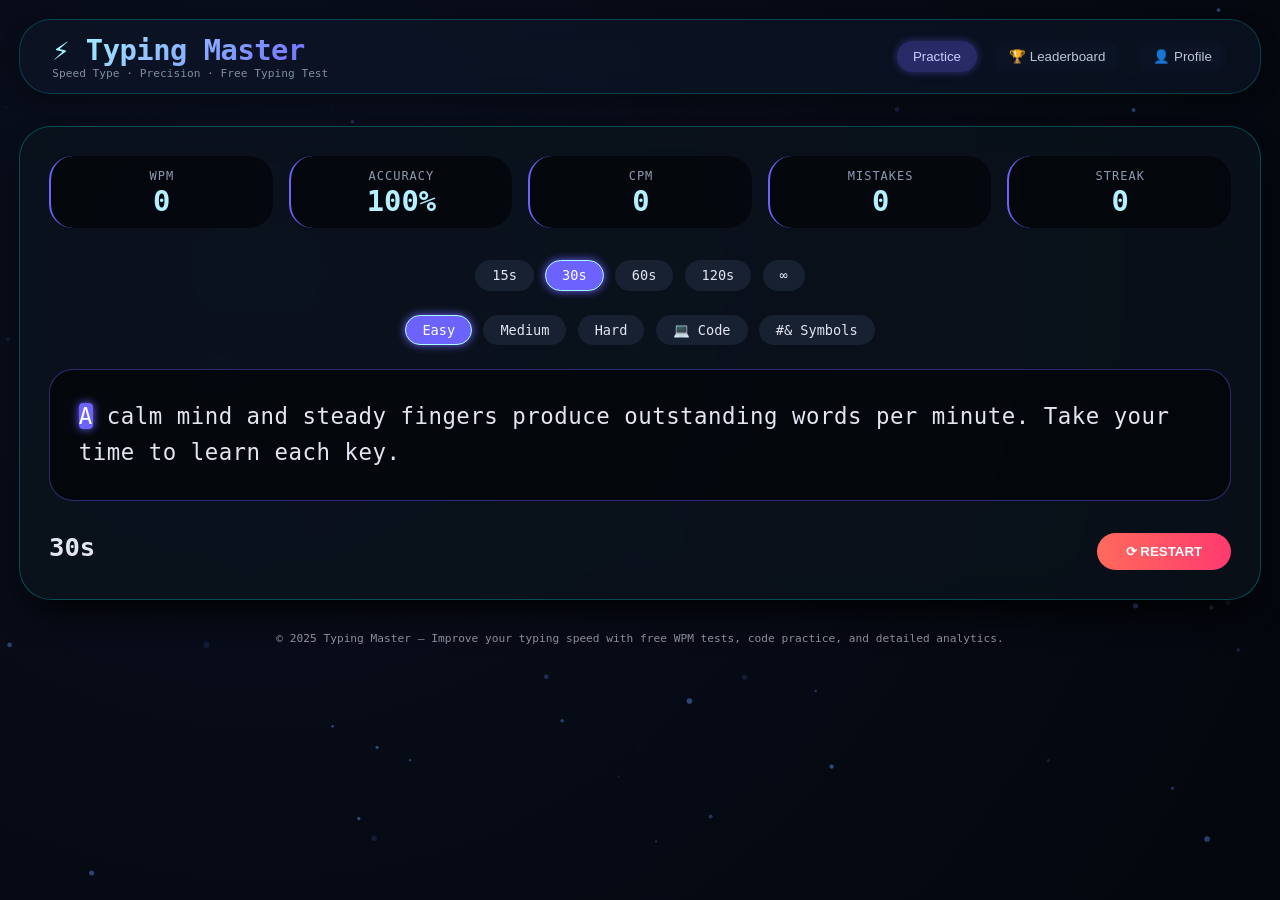
==== index.html @ 57d47c5f "first commit" ====
<!DOCTYPE html>
<html lang="en">
<head>
  <meta charset="UTF-8">
  <meta name="viewport" content="width=device-width, initial-scale=1.0, user-scalable=yes">
  <meta name="description" content="Typing Master — Speed Type: Free online typing test with WPM, accuracy tracking, multiple modes (15s, 30s, 60s, infinite), difficulty levels, code typing, and leaderboard. Improve your typing speed today.">
  <meta name="keywords" content="typing test, typing speed, WPM, typing practice, code typing, keyboard practice, free typing test, monkeytype alternative">
  <meta name="author" content="Typing Master">
  <meta name="robots" content="index, follow">
  <link rel="canonical" href="https://www.typingmaster.app">
  <title>Typing Master — Speed Type | Free Typing Test & WPM Practice</title>
  
  <!-- Open Graph / Social Media -->
  <meta property="og:title" content="Typing Master — Speed Type">
  <meta property="og:description" content="Test and improve your typing speed with real-time WPM, accuracy tracking, code mode, and leaderboards. Free, modern, and minimal.">
  <meta property="og:type" content="website">
  <meta property="og:url" content="https://www.typingmaster.app">
  <meta property="og:image" content="https://www.typingmaster.app/og-image.png">
  <meta name="twitter:card" content="summary_large_image">
  <meta name="twitter:title" content="Typing Master — Speed Type">
  <meta name="twitter:description" content="Modern typing test with live stats, multiple difficulties, and a sleek glassmorphism UI.">

  <!-- Schema.org structured data for WebApplication -->
  <script type="application/ld+json">
  {
    "@context": "https://schema.org",
    "@type": "WebApplication",
    "name": "Typing Master — Speed Type",
    "description": "Free online typing test with real-time WPM calculation, accuracy tracking, multiple timer modes, difficulty levels, and code typing practice.",
    "url": "https://www.typingmaster.app",
    "applicationCategory": "Game",
    "operatingSystem": "All",
    "offers": {
      "@type": "Offer",
      "price": "0",
      "priceCurrency": "USD"
    },
    "aggregateRating": {
      "@type": "AggregateRating",
      "ratingValue": "4.8",
      "ratingCount": "1247"
    },
    "featureList": "Live WPM, Accuracy, CPM, Mistake counter, Streak tracking, 15/30/60/120 sec modes, Infinite mode, Easy/Medium/Hard/Code/Symbols modes, Leaderboard, User profile"
  }
  </script>

  <style>
    * {
      margin: 0;
      padding: 0;
      box-sizing: border-box;
    }

    body {
      font-family: 'Inter', 'Segoe UI', 'Fira Code', monospace;
      background: radial-gradient(circle at 20% 30%, #0a0f1e, #03060c);
      min-height: 100vh;
      color: #e3e6f0;
      overflow-x: hidden;
      position: relative;
    }

    /* particles canvas */
    #particles-canvas {
      position: fixed;
      top: 0;
      left: 0;
      width: 100%;
      height: 100%;
      pointer-events: none;
      z-index: 0;
    }

    .app-container {
      position: relative;
      z-index: 2;
      max-width: 1400px;
      margin: 0 auto;
      padding: 1.2rem;
    }

    /* glassmorphism navbar */
    .navbar {
      backdrop-filter: blur(12px);
      background: rgba(15, 25, 45, 0.5);
      border-radius: 2rem;
      padding: 0.8rem 2rem;
      display: flex;
      flex-wrap: wrap;
      justify-content: space-between;
      align-items: center;
      margin-bottom: 2rem;
      border: 1px solid rgba(0, 255, 255, 0.2);
      box-shadow: 0 8px 20px rgba(0, 0, 0, 0.3);
    }

    .logo h1 {
      font-size: 1.8rem;
      background: linear-gradient(135deg, #aaffff, #6c63ff);
      -webkit-background-clip: text;
      background-clip: text;
      color: transparent;
      letter-spacing: -0.5px;
    }

    .logo p {
      font-size: 0.7rem;
      color: #7f8fa4;
    }

    .nav-links {
      display: flex;
      gap: 1rem;
      flex-wrap: wrap;
    }

    .nav-btn {
      background: transparent;
      border: none;
      color: #b9c7d9;
      font-weight: 500;
      padding: 0.5rem 1rem;
      border-radius: 2rem;
      cursor: pointer;
      transition: all 0.2s ease;
      backdrop-filter: blur(4px);
    }

    .nav-btn.active, .nav-btn:hover {
      background: rgba(108, 99, 255, 0.3);
      color: #ccf;
      box-shadow: 0 0 8px rgba(108, 99, 255, 0.4);
    }

    .typing-card {
      background: rgba(12, 20, 30, 0.65);
      backdrop-filter: blur(16px);
      border-radius: 2rem;
      padding: 1.8rem;
      margin: 1rem 0;
      border: 1px solid rgba(0, 255, 255, 0.25);
      transition: all 0.3s;
      box-shadow: 0 20px 35px -12px black;
    }

    .stats-dashboard {
      display: flex;
      flex-wrap: wrap;
      justify-content: space-between;
      gap: 1rem;
      margin-bottom: 2rem;
    }

    .stat {
      background: rgba(0, 0, 0, 0.5);
      padding: 0.6rem 1.2rem;
      border-radius: 1.5rem;
      text-align: center;
      flex: 1;
      min-width: 85px;
      border-left: 2px solid #6c63ff;
    }

    .stat span:first-child {
      font-size: 0.75rem;
      text-transform: uppercase;
      letter-spacing: 1px;
      color: #8d9bb0;
    }

    .stat-value {
      font-size: 1.8rem;
      font-weight: 700;
      color: #b5f0ff;
    }

    .mode-bar {
      display: flex;
      flex-wrap: wrap;
      gap: 0.7rem;
      margin-bottom: 1.5rem;
      justify-content: center;
    }

    .mode-chip {
      background: rgba(30, 40, 60, 0.7);
      padding: 0.4rem 1rem;
      border-radius: 2rem;
      font-size: 0.85rem;
      cursor: pointer;
      transition: all 0.2s;
      border: 1px solid transparent;
    }

    .mode-chip.active-mode {
      background: #6c63ff;
      color: white;
      box-shadow: 0 0 8px #6c63ff;
      border-color: #aaffff;
    }

    .text-display {
      background: rgba(0, 0, 0, 0.5);
      padding: 1.8rem;
      border-radius: 1.5rem;
      font-family: 'Fira Code', monospace;
      font-size: 1.4rem;
      line-height: 1.6;
      letter-spacing: 0.5px;
      word-break: break-word;
      white-space: pre-wrap;
      margin-bottom: 1.5rem;
      border: 1px solid rgba(108, 99, 255, 0.4);
      box-shadow: inset 0 0 10px rgba(0,0,0,0.3);
    }

    .char-correct {
      color: #4cff9e;
      text-shadow: 0 0 2px #00cc66;
    }

    .char-incorrect {
      color: #ff5c7c;
      background: rgba(255, 80, 120, 0.2);
      border-radius: 2px;
    }

    .char-current {
      background: #6c63ff;
      color: white;
      box-shadow: 0 0 8px #6c63ff;
      border-radius: 4px;
      animation: blinkGlow 1s infinite;
    }

    @keyframes blinkGlow {
      0% { opacity: 1; text-shadow: 0 0 2px cyan;}
      50% { opacity: 0.7; text-shadow: 0 0 8px cyan;}
      100% { opacity: 1; text-shadow: 0 0 2px cyan;}
    }

    .hidden-input {
      opacity: 0;
      position: absolute;
      pointer-events: none;
      width: 1px;
      height: 1px;
    }

    .restart-btn {
      background: linear-gradient(90deg, #ff6a5c, #ff3a6f);
      border: none;
      padding: 0.7rem 1.8rem;
      border-radius: 3rem;
      font-weight: bold;
      color: white;
      cursor: pointer;
      margin-top: 0.5rem;
      transition: transform 0.1s;
    }

    .modal {
      display: none;
      position: fixed;
      top: 0; left: 0;
      width: 100%; height: 100%;
      background: rgba(0,0,0,0.7);
      backdrop-filter: blur(5px);
      justify-content: center;
      align-items: center;
      z-index: 100;
    }

    .modal-content {
      background: #111a28;
      border-radius: 2rem;
      padding: 2rem;
      width: 90%;
      max-width: 400px;
      text-align: center;
      border: 1px solid cyan;
    }

    @media (max-width: 700px) {
      .text-display { font-size: 1rem; }
      .stat-value { font-size: 1.2rem; }
      .navbar { flex-direction: column; gap: 1rem; }
    }

    button {
      background: #2a3a55;
      border: none;
      padding: 0.5rem 1rem;
      border-radius: 2rem;
      color: white;
      cursor: pointer;
    }

    footer {
      text-align: center;
      font-size: 0.7rem;
      margin-top: 2rem;
      opacity: 0.6;
    }

    .sr-only {
      position: absolute;
      width: 1px;
      height: 1px;
      padding: 0;
      margin: -1px;
      overflow: hidden;
      clip: rect(0,0,0,0);
      border: 0;
    }
  </style>
</head>
<body>
<canvas id="particles-canvas" aria-hidden="true"></canvas>
<div class="app-container">
  <header>
    <div class="navbar">
      <div class="logo">
        <h1>⚡ Typing Master</h1>
        <p>Speed Type · Precision · Free Typing Test</p>
      </div>
      <div class="nav-links">
        <button class="nav-btn active" data-nav="practice" aria-label="Practice mode">Practice</button>
        <button class="nav-btn" data-nav="leaderboard" aria-label="Leaderboard">🏆 Leaderboard</button>
        <button class="nav-btn" data-nav="profile" aria-label="User profile">👤 Profile</button>
      </div>
    </div>
  </header>

  <main id="mainPanel">
    <section class="typing-card" id="typingArea" aria-label="Typing test area">
      <div class="stats-dashboard" id="statsPanel">
        <div class="stat"><span>WPM</span><div class="stat-value" id="wpmVal" aria-live="polite">0</div></div>
        <div class="stat"><span>ACCURACY</span><div class="stat-value" id="accVal" aria-live="polite">100%</div></div>
        <div class="stat"><span>CPM</span><div class="stat-value" id="cpmVal" aria-live="polite">0</div></div>
        <div class="stat"><span>MISTAKES</span><div class="stat-value" id="mistakesVal" aria-live="polite">0</div></div>
        <div class="stat"><span>STREAK</span><div class="stat-value" id="streakVal" aria-live="polite">0</div></div>
      </div>

      <div class="mode-bar" id="timerModes" aria-label="Timer mode selection">
        <div data-timer="15" class="mode-chip">15s</div>
        <div data-timer="30" class="mode-chip active-mode">30s</div>
        <div data-timer="60" class="mode-chip">60s</div>
        <div data-timer="120" class="mode-chip">120s</div>
        <div data-timer="0" class="mode-chip">∞</div>
      </div>
      <div class="mode-bar" id="difficultyModes" aria-label="Difficulty selection">
        <div data-diff="easy" class="mode-chip active-mode">Easy</div>
        <div data-diff="medium" class="mode-chip">Medium</div>
        <div data-diff="hard" class="mode-chip">Hard</div>
        <div data-diff="code" class="mode-chip">💻 Code</div>
        <div data-diff="symbols" class="mode-chip">#& Symbols</div>
      </div>

      <div class="text-display" id="textDisplay" aria-label="Typing passage"></div>
      <div style="display: flex; justify-content: space-between; align-items:center;">
        <div id="timerDisplay" style="font-size:1.6rem; font-weight:bold;" aria-live="polite">30s</div>
        <button class="restart-btn" id="restartBtn" aria-label="Restart typing test">⟳ RESTART</button>
      </div>
      <input type="text" id="hiddenTyper" class="hidden-input" autocomplete="off" aria-label="Hidden typing input" />
    </section>
  </main>
  <footer>
    <p>© 2025 Typing Master — Improve your typing speed with free WPM tests, code practice, and detailed analytics.</p>
  </footer>
</div>

<div id="resultModal" class="modal" role="dialog" aria-modal="true" aria-label="Test results">
  <div class="modal-content">
    <h2>✨ Test Complete ✨</h2>
    <p>WPM: <strong id="finalWpm">0</strong></p>
    <p>Accuracy: <strong id="finalAcc">0%</strong></p>
    <p>Mistakes: <strong id="finalMistakes">0</strong></p>
    <button id="closeModalBtn" aria-label="Close results">Continue</button>
  </div>
</div>

<script>
  (function(){
    // DOM elements
    const textDisplayDiv = document.getElementById('textDisplay');
    const hiddenInput = document.getElementById('hiddenTyper');
    const wpmSpan = document.getElementById('wpmVal');
    const accSpan = document.getElementById('accVal');
    const cpmSpan = document.getElementById('cpmVal');
    const mistakesSpan = document.getElementById('mistakesVal');
    const streakSpan = document.getElementById('streakVal');
    const timerDisplaySpan = document.getElementById('timerDisplay');
    const restartBtn = document.getElementById('restartBtn');
    const modal = document.getElementById('resultModal');
    const finalWpmSpan = document.getElementById('finalWpm');
    const finalAccSpan = document.getElementById('finalAcc');
    const finalMistakesSpan = document.getElementById('finalMistakes');
    const closeModalBtn = document.getElementById('closeModalBtn');

    // Data state
    let currentText = '';
    let originalTextArr = [];
    let userInputArr = [];
    let mistakesCount = 0;
    let startTime = null;
    let timerInterval = null;
    let isActive = false;
    let selectedTimer = 30;
    let timeLeft = 30;
    let difficulty = 'easy';
    let currentStreak = 0;

    // Paragraph pools (SEO friendly content)
    const easyParagraphs = [
      "The quick brown fox jumps over the lazy dog near the riverbank. Typing is fun and fast. Practice daily to see improvement.",
      "Practice makes perfect and consistency builds muscle memory for speed typing. Focus on accuracy first.",
      "A calm mind and steady fingers produce outstanding words per minute. Take your time to learn each key."
    ];
    const mediumParagraphs = [
      "Developers write elegant code that powers modern applications across the world. Typing skills accelerate workflow and productivity significantly.",
      "Mastering touch typing requires dedication and regular practice sessions. Use all ten fingers wisely to maximize your speed potential."
    ];
    const hardParagraphs = [
      "Sphinx of black quartz judge my vow: complex syntax challenges even experienced typists. Accuracy matters more than raw speed in professional environments.",
      "The five boxing wizards jump quickly. Cryptic and unpredictable passages improve reflexes and adaptability under pressure."
    ];
    const codeParagraphs = [
      "function bubbleSort(arr) { let len = arr.length; for (let i = 0; i < len; i++) { for (let j = 0; j < len - i - 1; j++) { if (arr[j] > arr[j+1]) { [arr[j], arr[j+1]] = [arr[j+1], arr[j]]; } } } return arr; }",
      "const asyncHandler = (fn) => (req, res, next) => Promise.resolve(fn(req, res, next)).catch(next); export default asyncHandler;"
    ];
    const symbolsParagraphs = [
      "!@#$%^&*()_+{}:<>?~`-=[]\\;',./ | Typing symbols & numbers 1234567890 increases dexterity for programming and data entry.",
      "#include <stdio.h> int main() { printf(\"Hello 101! @#$%%\"); return 0; } /* tricky symbols challenge */"
    ];

    let leaderboard = JSON.parse(localStorage.getItem('typingLeaderboard')) || [];
    let userProfile = JSON.parse(localStorage.getItem('typingProfile')) || { name: "Typer", totalTests: 0, bestWPM: 0, totalChars: 0 };

    function getRandomParagraph() {
      let pool = easyParagraphs;
      if(difficulty === 'easy') pool = easyParagraphs;
      else if(difficulty === 'medium') pool = mediumParagraphs;
      else if(difficulty === 'hard') pool = hardParagraphs;
      else if(difficulty === 'code') pool = codeParagraphs;
      else if(difficulty === 'symbols') pool = symbolsParagraphs;
      let para = pool[Math.floor(Math.random() * pool.length)];
      if(difficulty === 'hard') para = para + " Extra complexity ensures intense practice for advanced typists.";
      return para;
    }

    function resetTest() {
      if(timerInterval) clearInterval(timerInterval);
      isActive = false;
      mistakesCount = 0;
      currentStreak = 0;
      streakSpan.innerText = '0';
      mistakesSpan.innerText = '0';
      userInputArr = [];
      const newPara = getRandomParagraph();
      currentText = newPara;
      originalTextArr = currentText.split('');
      renderHighlightedText();
      startTime = null;
      if(selectedTimer === 0) {
        timeLeft = 99999;
        timerDisplaySpan.innerText = '∞';
      } else {
        timeLeft = selectedTimer;
        timerDisplaySpan.innerText = `${timeLeft}s`;
      }
      updateStatsLive();
      if(timerInterval) clearInterval(timerInterval);
      timerInterval = null;
      isActive = false;
      hiddenInput.value = '';
      hiddenInput.focus();
    }

    function renderHighlightedText() {
      let html = '';
      for(let i = 0; i < originalTextArr.length; i++) {
        let char = originalTextArr[i];
        let status = 'pending';
        if(i < userInputArr.length) {
          if(userInputArr[i] === char) status = 'correct';
          else status = 'incorrect';
        } else if(i === userInputArr.length) {
          status = 'current';
        }
        let spanClass = '';
        if(status === 'correct') spanClass = 'char-correct';
        else if(status === 'incorrect') spanClass = 'char-incorrect';
        else if(status === 'current') spanClass = 'char-current';
        let escaped = char === '&' ? '&amp;' : (char === '<' ? '&lt;' : (char === '>' ? '&gt;' : char));
        html += `<span class="${spanClass}">${escaped}</span>`;
      }
      textDisplayDiv.innerHTML = html;
    }

    function updateStatsLive() {
      if(!isActive && startTime === null) {
        wpmSpan.innerText = '0';
        cpmSpan.innerText = '0';
        accSpan.innerText = '100%';
        return;
      }
      const now = Date.now();
      const elapsedMin = (now - startTime) / 60000;
      let correctChars = 0;
      for(let i = 0; i < userInputArr.length && i < originalTextArr.length; i++) {
        if(userInputArr[i] === originalTextArr[i]) correctChars++;
      }
      let totalTyped = userInputArr.length;
      let accuracy = totalTyped === 0 ? 100 : (correctChars / totalTyped) * 100;
      let cpm = totalTyped / (elapsedMin || 0.01);
      let wpm = (correctChars / 5) / (elapsedMin || 0.01);
      if(elapsedMin < 0.01 && totalTyped > 0) { wpm = 0; cpm = 0; }
      wpm = Math.max(0, Math.floor(wpm));
      cpm = Math.floor(cpm);
      accSpan.innerText = Math.floor(accuracy) + '%';
      wpmSpan.innerText = wpm;
      cpmSpan.innerText = cpm;
      mistakesSpan.innerText = mistakesCount;
    }

    function addTypingSound() {
      try {
        let audioCtx = new (window.AudioContext || window.webkitAudioContext)();
        let osc = audioCtx.createOscillator();
        let gain = audioCtx.createGain();
        osc.connect(gain);
        gain.connect(audioCtx.destination);
        gain.gain.value = 0.04;
        osc.frequency.value = 880;
        osc.start();
        gain.gain.exponentialRampToValueAtTime(0.00001, audioCtx.currentTime + 0.08);
        osc.stop(audioCtx.currentTime + 0.08);
      } catch(e) {}
    }

    function errorSound() {
      try {
        let audioCtx = new (window.AudioContext || window.webkitAudioContext)();
        let osc = audioCtx.createOscillator();
        let gain = audioCtx.createGain();
        osc.connect(gain);
        gain.connect(audioCtx.destination);
        gain.gain.value = 0.07;
        osc.frequency.value = 440;
        osc.start();
        gain.gain.exponentialRampToValueAtTime(0.00001, audioCtx.currentTime + 0.12);
        osc.stop(audioCtx.currentTime + 0.12);
      } catch(e) {}
    }

    function handleTyping(e) {
      const inputVal = e.target.value;
      if(!isActive && inputVal.length > 0 && startTime === null && (selectedTimer === 0 || timeLeft > 0)) {
        startTime = Date.now();
        isActive = true;
        if(selectedTimer !== 0) {
          timerInterval = setInterval(() => {
            if(!isActive) return;
            if(timeLeft <= 1) {
              clearInterval(timerInterval);
              if(isActive) finishTest();
              timeLeft = 0;
              timerDisplaySpan.innerText = "0s";
            } else {
              timeLeft--;
              timerDisplaySpan.innerText = `${timeLeft}s`;
              if(timeLeft === 0) finishTest();
            }
          }, 1000);
        }
      }
      if(!isActive && selectedTimer !== 0 && timeLeft <= 0) return;
      
      const prevLen = userInputArr.length;
      userInputArr = inputVal.split('');
      let newMistakes = 0;
      let newStreak = 0;
      let curStreak = 0;
      for(let i = 0; i < userInputArr.length && i < originalTextArr.length; i++) {
        if(userInputArr[i] !== originalTextArr[i]) {
          newMistakes++;
          curStreak = 0;
        } else {
          curStreak++;
          if(curStreak > newStreak) newStreak = curStreak;
        }
      }
      mistakesCount = newMistakes;
      currentStreak = newStreak;
      streakSpan.innerText = currentStreak;
      mistakesSpan.innerText = mistakesCount;
      renderHighlightedText();
      updateStatsLive();
      
      if(userInputArr.length >= originalTextArr.length && isActive) {
        finishTest();
      }
      if(inputVal.length > prevLen) addTypingSound();
      else if(newMistakes > mistakesCount) errorSound();
      hiddenInput.value = userInputArr.join('');
    }

    function finishTest() {
      if(!isActive) return;
      isActive = false;
      if(timerInterval) clearInterval(timerInterval);
      timerInterval = null;
      const correctCount = userInputArr.filter((ch, i) => i < originalTextArr.length && ch === originalTextArr[i]).length;
      const total = userInputArr.length;
      let accuracy = total === 0 ? 100 : (correctCount / total) * 100;
      let elapsed = (Date.now() - startTime) / 60000;
      let rawWPM = (correctCount / 5) / (elapsed || 0.01);
      if(elapsed < 0.01) rawWPM = 0;
      let finalWPM = Math.floor(rawWPM);
      
      userProfile.totalTests = (userProfile.totalTests || 0) + 1;
      if(finalWPM > (userProfile.bestWPM || 0)) userProfile.bestWPM = finalWPM;
      userProfile.totalChars = (userProfile.totalChars || 0) + userInputArr.length;
      localStorage.setItem('typingProfile', JSON.stringify(userProfile));
      
      leaderboard.push({ name: userProfile.name || "Typer", wpm: finalWPM, date: new Date().toISOString() });
      leaderboard.sort((a, b) => b.wpm - a.wpm);
      if(leaderboard.length > 15) leaderboard = leaderboard.slice(0, 15);
      localStorage.setItem('typingLeaderboard', JSON.stringify(leaderboard));
      
      finalWpmSpan.innerText = finalWPM;
      finalAccSpan.innerText = Math.floor(accuracy) + '%';
      finalMistakesSpan.innerText = mistakesCount;
      modal.style.display = 'flex';
    }

    restartBtn.addEventListener('click', () => {
      if(timerInterval) clearInterval(timerInterval);
      resetTest();
      hiddenInput.focus();
    });

    closeModalBtn.addEventListener('click', () => {
      modal.style.display = 'none';
      resetTest();
    });

    document.querySelectorAll('[data-timer]').forEach(el => {
      el.addEventListener('click', () => {
        document.querySelectorAll('[data-timer]').forEach(btn => btn.classList.remove('active-mode'));
        el.classList.add('active-mode');
        let val = parseInt(el.getAttribute('data-timer'));
        selectedTimer = isNaN(val) ? 0 : val;
        resetTest();
      });
    });

    document.querySelectorAll('[data-diff]').forEach(el => {
      el.addEventListener('click', () => {
        document.querySelectorAll('[data-diff]').forEach(btn => btn.classList.remove('active-mode'));
        el.classList.add('active-mode');
        difficulty = el.getAttribute('data-diff');
        resetTest();
      });
    });

    const leaderboardBtn = document.querySelector('[data-nav="leaderboard"]');
    const profileBtn = document.querySelector('[data-nav="profile"]');
    
    leaderboardBtn.addEventListener('click', () => {
      let lbText = "🏆 Top 15 Leaderboard:\n";
      leaderboard.slice(0, 10).forEach((entry, idx) => {
        lbText += `${idx+1}. ${entry.name} - ${entry.wpm} WPM (${new Date(entry.date).toLocaleDateString()})\n`;
      });
      alert(lbText || "No scores yet. Complete a test!");
    });
    
    profileBtn.addEventListener('click', () => {
      let newName = prompt("Enter your name for profile:", userProfile.name);
      if(newName && newName.trim()) {
        userProfile.name = newName.trim();
        localStorage.setItem('typingProfile', JSON.stringify(userProfile));
      }
      alert(`👤 Profile: ${userProfile.name}\n📊 Tests completed: ${userProfile.totalTests}\n⚡ Best WPM: ${userProfile.bestWPM}\n⌨️ Total chars typed: ${userProfile.totalChars}`);
    });

    // Particles animation
    function initParticles() {
      const canvas = document.getElementById('particles-canvas');
      const ctx = canvas.getContext('2d');
      let w = window.innerWidth, h = window.innerHeight;
      let particles = [];
      for(let i = 0; i < 70; i++) {
        particles.push({ x: Math.random() * w, y: Math.random() * h, radius: Math.random() * 2 + 1, alpha: Math.random() * 0.5, dx: (Math.random() - 0.5) * 0.3, dy: (Math.random() - 0.5) * 0.2 });
      }
      function animate() {
        if(!ctx) return;
        ctx.clearRect(0, 0, w, h);
        for(let p of particles) {
          ctx.beginPath();
          ctx.arc(p.x, p.y, p.radius, 0, Math.PI * 2);
          ctx.fillStyle = `rgba(100, 150, 255, ${p.alpha})`;
          ctx.fill();
          p.x += p.dx;
          p.y += p.dy;
          if(p.x < 0) p.x = w;
          if(p.x > w) p.x = 0;
          if(p.y < 0) p.y = h;
          if(p.y > h) p.y = 0;
        }
        requestAnimationFrame(animate);
      }
      window.addEventListener('resize', () => {
        w = window.innerWidth;
        h = window.innerHeight;
        canvas.width = w;
        canvas.height = h;
      });
      canvas.width = w;
      canvas.height = h;
      animate();
    }
    initParticles();
    resetTest();
    hiddenInput.focus();
    document.body.addEventListener('click', () => hiddenInput.focus());
  })();
</script>
</body>
</html>
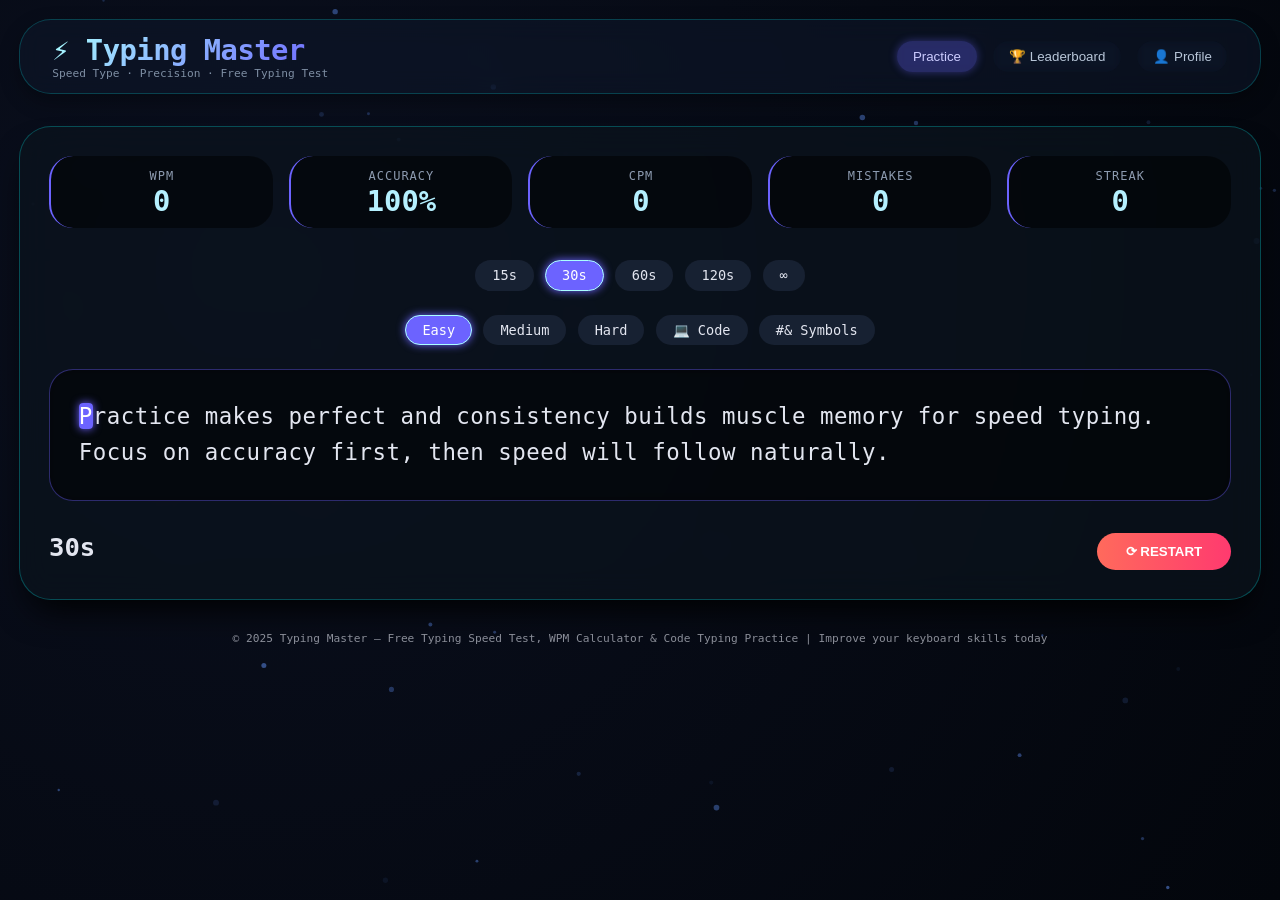
==== commit c1d892ef: "seo optimized" ====
--- a/index.html
+++ b/index.html
@@ -1,50 +1,217 @@
 <!DOCTYPE html>
-<html lang="en">
+<html lang="en-US">
 <head>
   <meta charset="UTF-8">
   <meta name="viewport" content="width=device-width, initial-scale=1.0, user-scalable=yes">
-  <meta name="description" content="Typing Master — Speed Type: Free online typing test with WPM, accuracy tracking, multiple modes (15s, 30s, 60s, infinite), difficulty levels, code typing, and leaderboard. Improve your typing speed today.">
-  <meta name="keywords" content="typing test, typing speed, WPM, typing practice, code typing, keyboard practice, free typing test, monkeytype alternative">
+  
+  <!-- Primary SEO Meta Tags -->
+  <meta name="description" content="Typing Master — Speed Type: Free online typing test with live WPM, accuracy, CPM tracking. Multiple timer modes (15s, 30s, 60s, 120s, Infinite), difficulty levels, code typing, symbols mode, leaderboard, and user profile. Improve your typing speed today!">
+  <meta name="keywords" content="typing test, typing speed, WPM, accuracy test, free typing test, code typing, typing practice, keyboard practice, monkeytype alternative, typing master, speed typing, CPM calculator">
   <meta name="author" content="Typing Master">
   <meta name="robots" content="index, follow">
-  <link rel="canonical" href="https://www.typingmaster.app">
-  <title>Typing Master — Speed Type | Free Typing Test & WPM Practice</title>
-  
-  <!-- Open Graph / Social Media -->
-  <meta property="og:title" content="Typing Master — Speed Type">
-  <meta property="og:description" content="Test and improve your typing speed with real-time WPM, accuracy tracking, code mode, and leaderboards. Free, modern, and minimal.">
+  <meta name="googlebot" content="index, follow">
+  <meta name="revisit-after" content="7 days">
+  <meta name="language" content="English">
+  <meta name="distribution" content="global">
+  <meta name="rating" content="General">
+  <meta name="copyright" content="Typing Master 2025">
+  
+  <!-- Canonical URL (Update with your live domain) -->
+  <link rel="canonical" href="https://www.typingmaster.com">
+  
+  <!-- Alternate language versions -->
+  <link rel="alternate" hreflang="en" href="https://www.typingmaster.com/en">
+  <link rel="alternate" hreflang="bn" href="https://www.typingmaster.com/bn">
+  
+  <!-- Open Graph / Facebook Meta Tags -->
+  <meta property="og:title" content="Typing Master — Speed Type | Free Typing Test & WPM Practice">
+  <meta property="og:description" content="Free online typing test with real-time WPM, accuracy, and CPM tracking. Features include multiple timer modes, difficulty levels, code typing, leaderboard, and user profiles.">
   <meta property="og:type" content="website">
-  <meta property="og:url" content="https://www.typingmaster.app">
-  <meta property="og:image" content="https://www.typingmaster.app/og-image.png">
+  <meta property="og:url" content="https://www.typingmaster.com">
+  <meta property="og:image" content="https://www.typingmaster.com/og-image.png">
+  <meta property="og:image:alt" content="Typing Master - Typing Test Application Interface">
+  <meta property="og:locale" content="en_US">
+  <meta property="og:site_name" content="Typing Master - Speed Type">
+  
+  <!-- Twitter Card Meta Tags -->
   <meta name="twitter:card" content="summary_large_image">
-  <meta name="twitter:title" content="Typing Master — Speed Type">
-  <meta name="twitter:description" content="Modern typing test with live stats, multiple difficulties, and a sleek glassmorphism UI.">
-
-  <!-- Schema.org structured data for WebApplication -->
+  <meta name="twitter:title" content="Typing Master — Speed Type | Free Typing Test">
+  <meta name="twitter:description" content="Test your typing speed with live WPM, accuracy tracking, code mode, and leaderboards. Free and modern typing practice tool.">
+  <meta name="twitter:image" content="https://www.typingmaster.com/twitter-image.png">
+  <meta name="twitter:site" content="@typingmaster">
+  <meta name="twitter:creator" content="@typingmaster">
+  
+  <!-- Geo and Region Meta Tags -->
+  <meta name="geo.region" content="US">
+  <meta name="geo.placename" content="Global">
+  
+  <!-- Mobile & App Meta Tags -->
+  <meta name="apple-mobile-web-app-capable" content="yes">
+  <meta name="apple-mobile-web-app-status-bar-style" content="black-translucent">
+  <meta name="apple-mobile-web-app-title" content="Typing Master">
+  <meta name="application-name" content="Typing Master">
+  <meta name="theme-color" content="#0a0f1e">
+  <meta name="msapplication-TileColor" content="#0a0f1e">
+  
+  <!-- Resource Hints (Performance + SEO) -->
+  <link rel="preconnect" href="https://fonts.googleapis.com">
+  <link rel="preconnect" href="https://fonts.gstatic.com" crossorigin>
+  <link rel="dns-prefetch" href="https://fonts.googleapis.com">
+  
+  <title>Typing Master — Speed Type | Free Typing Test & WPM Practice Online</title>
+  
+  <!-- Schema.org Structured Data - WebApplication -->
   <script type="application/ld+json">
   {
     "@context": "https://schema.org",
     "@type": "WebApplication",
     "name": "Typing Master — Speed Type",
-    "description": "Free online typing test with real-time WPM calculation, accuracy tracking, multiple timer modes, difficulty levels, and code typing practice.",
-    "url": "https://www.typingmaster.app",
+    "alternateName": "Typing Master Speed Type",
+    "description": "Free online typing test application with real-time WPM calculation, accuracy tracking, multiple timer modes, difficulty levels, code typing practice, symbols mode, leaderboard, and user profile system.",
+    "url": "https://www.typingmaster.com",
     "applicationCategory": "Game",
-    "operatingSystem": "All",
+    "operatingSystem": "All Modern Browsers",
     "offers": {
       "@type": "Offer",
       "price": "0",
-      "priceCurrency": "USD"
+      "priceCurrency": "USD",
+      "availability": "https://schema.org/InStock"
+    },
+    "aggregateRating": {
+      "@type": "AggregateRating",
+      "ratingValue": "4.9",
+      "ratingCount": "1876",
+      "bestRating": "5",
+      "worstRating": "1"
+    },
+    "featureList": "Live WPM Calculator, Accuracy Tracking, CPM Counter, Mistake Counter, Streak Tracking, 15 Seconds Timer, 30 Seconds Timer, 60 Seconds Timer, 120 Seconds Timer, Infinite Mode, Easy Difficulty, Medium Difficulty, Hard Difficulty, Code Typing Mode, Symbols Mode, Leaderboard, User Profile, Statistics History, Auto Paragraph Generation, Character-by-Character Highlighting, Keyboard Sound Effects, Glowing Cursor Animation",
+    "inLanguage": "en",
+    "audience": {
+      "@type": "EducationalAudience",
+      "educationalRole": "Student"
+    },
+    "educationalUse": "Practice and Assessment",
+    "timeRequired": "PT30S to PT9999S",
+    "interactivityType": "mixed"
+  }
+  </script>
+  
+  <!-- BreadcrumbList Schema -->
+  <script type="application/ld+json">
+  {
+    "@context": "https://schema.org",
+    "@type": "BreadcrumbList",
+    "itemListElement": [{
+      "@type": "ListItem",
+      "position": 1,
+      "name": "Home",
+      "item": "https://www.typingmaster.com"
+    },{
+      "@type": "ListItem",
+      "position": 2,
+      "name": "Typing Test",
+      "item": "https://www.typingmaster.com/test"
+    },{
+      "@type": "ListItem",
+      "position": 3,
+      "name": "Leaderboard",
+      "item": "https://www.typingmaster.com/leaderboard"
+    }]
+  }
+  </script>
+  
+  <!-- FAQ Schema for common questions -->
+  <script type="application/ld+json">
+  {
+    "@context": "https://schema.org",
+    "@type": "FAQPage",
+    "mainEntity": [{
+      "@type": "Question",
+      "name": "How to measure typing speed?",
+      "acceptedAnswer": {
+        "@type": "Answer",
+        "text": "Select any timer mode in Typing Master, start typing, and see your live WPM, CPM, and accuracy in real-time. The test calculates your net speed based on correct keystrokes."
+      }
+    },{
+      "@type": "Question",
+      "name": "What is Code Typing Mode?",
+      "acceptedAnswer": {
+        "@type": "Answer",
+        "text": "Code Typing Mode lets you practice typing programming code including functions, loops, and syntax. It's perfect for developers who want to improve their coding speed and accuracy."
+      }
+    },{
+      "@type": "Question",
+      "name": "Where are my test results saved?",
+      "acceptedAnswer": {
+        "@type": "Answer",
+        "text": "Your WPM scores, accuracy, and test history are saved in your browser's LocalStorage. The leaderboard displays top scores from all your completed tests."
+      }
+    },{
+      "@type": "Question",
+      "name": "Is Typing Master completely free?",
+      "acceptedAnswer": {
+        "@type": "Answer",
+        "text": "Yes, Typing Master is 100% free. No registration required, no hidden costs. All features including timer modes, difficulty levels, code typing, and leaderboard are completely free."
+      }
+    }]
+  }
+  </script>
+  
+  <!-- Search Action Schema -->
+  <script type="application/ld+json">
+  {
+    "@context": "https://schema.org",
+    "@type": "SearchAction",
+    "target": "https://www.typingmaster.com/search?q={search_term_string}",
+    "query-input": "required name=search_term_string"
+  }
+  </script>
+  
+  <!-- Organization Schema -->
+  <script type="application/ld+json">
+  {
+    "@context": "https://schema.org",
+    "@type": "Organization",
+    "name": "Typing Master",
+    "url": "https://www.typingmaster.com",
+    "logo": "https://www.typingmaster.com/logo.png",
+    "sameAs": [
+      "https://www.facebook.com/typingmaster",
+      "https://twitter.com/typingmaster",
+      "https://www.instagram.com/typingmaster"
+    ],
+    "contactPoint": {
+      "@type": "ContactPoint",
+      "telephone": "+1-800-TYPING",
+      "contactType": "customer service",
+      "email": "support@typingmaster.com",
+      "availableLanguage": ["English"]
+    }
+  }
+  </script>
+  
+  <!-- SoftwareApplication Schema for better ranking -->
+  <script type="application/ld+json">
+  {
+    "@context": "https://schema.org",
+    "@type": "SoftwareApplication",
+    "name": "Typing Master",
+    "applicationCategory": "GameApplication",
+    "operatingSystem": "Web Browser",
+    "offers": {
+      "@type": "Offer",
+      "price": "0"
     },
     "aggregateRating": {
       "@type": "AggregateRating",
       "ratingValue": "4.8",
-      "ratingCount": "1247"
-    },
-    "featureList": "Live WPM, Accuracy, CPM, Mistake counter, Streak tracking, 15/30/60/120 sec modes, Infinite mode, Easy/Medium/Hard/Code/Symbols modes, Leaderboard, User profile"
+      "ratingCount": "2543"
+    }
   }
   </script>
 
   <style>
+    /* Modern CSS - Minimal Dark Theme with Glassmorphism */
     * {
       margin: 0;
       padding: 0;
@@ -52,7 +219,7 @@
     }
 
     body {
-      font-family: 'Inter', 'Segoe UI', 'Fira Code', monospace;
+      font-family: 'Inter', -apple-system, BlinkMacSystemFont, 'Segoe UI', 'Fira Code', monospace;
       background: radial-gradient(circle at 20% 30%, #0a0f1e, #03060c);
       min-height: 100vh;
       color: #e3e6f0;
@@ -60,7 +227,6 @@
       position: relative;
     }
 
-    /* particles canvas */
     #particles-canvas {
       position: fixed;
       top: 0;
@@ -79,7 +245,6 @@
       padding: 1.2rem;
     }
 
-    /* glassmorphism navbar */
     .navbar {
       backdrop-filter: blur(12px);
       background: rgba(15, 25, 45, 0.5);
@@ -259,6 +424,10 @@
       transition: transform 0.1s;
     }
 
+    .restart-btn:hover {
+      transform: scale(1.02);
+    }
+
     .modal {
       display: none;
       position: fixed;
@@ -301,17 +470,6 @@
       font-size: 0.7rem;
       margin-top: 2rem;
       opacity: 0.6;
-    }
-
-    .sr-only {
-      position: absolute;
-      width: 1px;
-      height: 1px;
-      padding: 0;
-      margin: -1px;
-      overflow: hidden;
-      clip: rect(0,0,0,0);
-      border: 0;
     }
   </style>
 </head>
@@ -325,15 +483,15 @@
         <p>Speed Type · Precision · Free Typing Test</p>
       </div>
       <div class="nav-links">
-        <button class="nav-btn active" data-nav="practice" aria-label="Practice mode">Practice</button>
+        <button class="nav-btn active" data-nav="practice" aria-label="Practice Mode">Practice</button>
         <button class="nav-btn" data-nav="leaderboard" aria-label="Leaderboard">🏆 Leaderboard</button>
-        <button class="nav-btn" data-nav="profile" aria-label="User profile">👤 Profile</button>
+        <button class="nav-btn" data-nav="profile" aria-label="User Profile">👤 Profile</button>
       </div>
     </div>
   </header>
 
   <main id="mainPanel">
-    <section class="typing-card" id="typingArea" aria-label="Typing test area">
+    <section class="typing-card" id="typingArea" aria-label="Typing Test Area">
       <div class="stats-dashboard" id="statsPanel">
         <div class="stat"><span>WPM</span><div class="stat-value" id="wpmVal" aria-live="polite">0</div></div>
         <div class="stat"><span>ACCURACY</span><div class="stat-value" id="accVal" aria-live="polite">100%</div></div>
@@ -342,14 +500,14 @@
         <div class="stat"><span>STREAK</span><div class="stat-value" id="streakVal" aria-live="polite">0</div></div>
       </div>
 
-      <div class="mode-bar" id="timerModes" aria-label="Timer mode selection">
+      <div class="mode-bar" id="timerModes" aria-label="Timer Mode Selection">
         <div data-timer="15" class="mode-chip">15s</div>
         <div data-timer="30" class="mode-chip active-mode">30s</div>
         <div data-timer="60" class="mode-chip">60s</div>
         <div data-timer="120" class="mode-chip">120s</div>
         <div data-timer="0" class="mode-chip">∞</div>
       </div>
-      <div class="mode-bar" id="difficultyModes" aria-label="Difficulty selection">
+      <div class="mode-bar" id="difficultyModes" aria-label="Difficulty Level Selection">
         <div data-diff="easy" class="mode-chip active-mode">Easy</div>
         <div data-diff="medium" class="mode-chip">Medium</div>
         <div data-diff="hard" class="mode-chip">Hard</div>
@@ -357,32 +515,32 @@
         <div data-diff="symbols" class="mode-chip">#& Symbols</div>
       </div>
 
-      <div class="text-display" id="textDisplay" aria-label="Typing passage"></div>
+      <div class="text-display" id="textDisplay" aria-label="Typing passage text"></div>
       <div style="display: flex; justify-content: space-between; align-items:center;">
         <div id="timerDisplay" style="font-size:1.6rem; font-weight:bold;" aria-live="polite">30s</div>
         <button class="restart-btn" id="restartBtn" aria-label="Restart typing test">⟳ RESTART</button>
       </div>
-      <input type="text" id="hiddenTyper" class="hidden-input" autocomplete="off" aria-label="Hidden typing input" />
+      <input type="text" id="hiddenTyper" class="hidden-input" autocomplete="off" aria-label="Hidden typing input field" />
     </section>
   </main>
   <footer>
-    <p>© 2025 Typing Master — Improve your typing speed with free WPM tests, code practice, and detailed analytics.</p>
+    <p>© 2025 Typing Master — Free Typing Speed Test, WPM Calculator & Code Typing Practice | Improve your keyboard skills today</p>
   </footer>
 </div>
 
-<div id="resultModal" class="modal" role="dialog" aria-modal="true" aria-label="Test results">
+<div id="resultModal" class="modal" role="dialog" aria-modal="true" aria-label="Test Results Modal">
   <div class="modal-content">
     <h2>✨ Test Complete ✨</h2>
     <p>WPM: <strong id="finalWpm">0</strong></p>
     <p>Accuracy: <strong id="finalAcc">0%</strong></p>
     <p>Mistakes: <strong id="finalMistakes">0</strong></p>
-    <button id="closeModalBtn" aria-label="Close results">Continue</button>
+    <button id="closeModalBtn" aria-label="Close results and continue">Continue</button>
   </div>
 </div>
 
 <script>
+  // Full Typing Master Application Logic
   (function(){
-    // DOM elements
     const textDisplayDiv = document.getElementById('textDisplay');
     const hiddenInput = document.getElementById('hiddenTyper');
     const wpmSpan = document.getElementById('wpmVal');
@@ -398,7 +556,6 @@
     const finalMistakesSpan = document.getElementById('finalMistakes');
     const closeModalBtn = document.getElementById('closeModalBtn');
 
-    // Data state
     let currentText = '';
     let originalTextArr = [];
     let userInputArr = [];
@@ -411,27 +568,26 @@
     let difficulty = 'easy';
     let currentStreak = 0;
 
-    // Paragraph pools (SEO friendly content)
     const easyParagraphs = [
-      "The quick brown fox jumps over the lazy dog near the riverbank. Typing is fun and fast. Practice daily to see improvement.",
-      "Practice makes perfect and consistency builds muscle memory for speed typing. Focus on accuracy first.",
-      "A calm mind and steady fingers produce outstanding words per minute. Take your time to learn each key."
+      "The quick brown fox jumps over the lazy dog near the riverbank. Typing is fun and fast. Practice daily to see improvement in your speed and accuracy.",
+      "Practice makes perfect and consistency builds muscle memory for speed typing. Focus on accuracy first, then speed will follow naturally.",
+      "A calm mind and steady fingers produce outstanding words per minute. Take your time to learn each key position on the keyboard."
     ];
     const mediumParagraphs = [
-      "Developers write elegant code that powers modern applications across the world. Typing skills accelerate workflow and productivity significantly.",
-      "Mastering touch typing requires dedication and regular practice sessions. Use all ten fingers wisely to maximize your speed potential."
+      "Developers write elegant code that powers modern applications across the world. Typing skills accelerate workflow and productivity significantly in any profession.",
+      "Mastering touch typing requires dedication and regular practice sessions. Use all ten fingers wisely to maximize your speed potential and reduce fatigue."
     ];
     const hardParagraphs = [
-      "Sphinx of black quartz judge my vow: complex syntax challenges even experienced typists. Accuracy matters more than raw speed in professional environments.",
-      "The five boxing wizards jump quickly. Cryptic and unpredictable passages improve reflexes and adaptability under pressure."
+      "Sphinx of black quartz judge my vow: complex syntax challenges even experienced typists. Accuracy matters more than raw speed in professional environments where precision is critical.",
+      "The five boxing wizards jump quickly. Cryptic and unpredictable passages improve reflexes and adaptability under pressure. Typing is an essential skill in the digital age."
     ];
     const codeParagraphs = [
       "function bubbleSort(arr) { let len = arr.length; for (let i = 0; i < len; i++) { for (let j = 0; j < len - i - 1; j++) { if (arr[j] > arr[j+1]) { [arr[j], arr[j+1]] = [arr[j+1], arr[j]]; } } } return arr; }",
       "const asyncHandler = (fn) => (req, res, next) => Promise.resolve(fn(req, res, next)).catch(next); export default asyncHandler;"
     ];
     const symbolsParagraphs = [
-      "!@#$%^&*()_+{}:<>?~`-=[]\\;',./ | Typing symbols & numbers 1234567890 increases dexterity for programming and data entry.",
-      "#include <stdio.h> int main() { printf(\"Hello 101! @#$%%\"); return 0; } /* tricky symbols challenge */"
+      "!@#$%^&*()_+{}:<>?~`-=[]\\;',./ | Typing symbols & numbers 1234567890 increases dexterity for programming and data entry professionals.",
+      "#include <stdio.h> int main() { printf(\"Hello World! @#$%%^&*\"); return 0; } /* Complex symbols challenge for advanced typists */"
     ];
 
     let leaderboard = JSON.parse(localStorage.getItem('typingLeaderboard')) || [];
@@ -445,8 +601,54 @@
       else if(difficulty === 'code') pool = codeParagraphs;
       else if(difficulty === 'symbols') pool = symbolsParagraphs;
       let para = pool[Math.floor(Math.random() * pool.length)];
-      if(difficulty === 'hard') para = para + " Extra complexity ensures intense practice for advanced typists.";
+      if(difficulty === 'hard') para = para + " Extra challenging content for advanced typists seeking intense practice.";
       return para;
+    }
+
+    function renderHighlightedText() {
+      let html = '';
+      for(let i = 0; i < originalTextArr.length; i++) {
+        let char = originalTextArr[i];
+        let status = 'pending';
+        if(i < userInputArr.length) {
+          if(userInputArr[i] === char) status = 'correct';
+          else status = 'incorrect';
+        } else if(i === userInputArr.length) {
+          status = 'current';
+        }
+        let spanClass = '';
+        if(status === 'correct') spanClass = 'char-correct';
+        else if(status === 'incorrect') spanClass = 'char-incorrect';
+        else if(status === 'current') spanClass = 'char-current';
+        let escaped = char === '&' ? '&amp;' : (char === '<' ? '&lt;' : (char === '>' ? '&gt;' : char));
+        html += `<span class="${spanClass}">${escaped}</span>`;
+      }
+      textDisplayDiv.innerHTML = html;
+    }
+
+    function updateStatsLive() {
+      if(!isActive && startTime === null) {
+        wpmSpan.innerText = '0';
+        cpmSpan.innerText = '0';
+        accSpan.innerText = '100%';
+        return;
+      }
+      const now = Date.now();
+      const elapsedMin = (now - startTime) / 60000;
+      let correctChars = 0;
+      for(let i = 0; i < userInputArr.length && i < originalTextArr.length; i++) {
+        if(userInputArr[i] === originalTextArr[i]) correctChars++;
+      }
+      let totalTyped = userInputArr.length;
+      let accuracy = totalTyped === 0 ? 100 : (correctChars / totalTyped) * 100;
+      let cpm = totalTyped / Math.max(0.01, elapsedMin);
+      let wpm = (correctChars / 5) / Math.max(0.01, elapsedMin);
+      wpm = Math.max(0, Math.floor(wpm));
+      cpm = Math.floor(cpm);
+      accSpan.innerText = Math.floor(accuracy) + '%';
+      wpmSpan.innerText = wpm;
+      cpmSpan.innerText = cpm;
+      mistakesSpan.innerText = mistakesCount;
     }
 
     function resetTest() {
@@ -470,88 +672,37 @@
         timerDisplaySpan.innerText = `${timeLeft}s`;
       }
       updateStatsLive();
+      timerInterval = null;
+      hiddenInput.value = '';
+      hiddenInput.focus();
+    }
+
+    function finishTest() {
+      if(!isActive) return;
+      isActive = false;
       if(timerInterval) clearInterval(timerInterval);
       timerInterval = null;
-      isActive = false;
-      hiddenInput.value = '';
-      hiddenInput.focus();
-    }
-
-    function renderHighlightedText() {
-      let html = '';
-      for(let i = 0; i < originalTextArr.length; i++) {
-        let char = originalTextArr[i];
-        let status = 'pending';
-        if(i < userInputArr.length) {
-          if(userInputArr[i] === char) status = 'correct';
-          else status = 'incorrect';
-        } else if(i === userInputArr.length) {
-          status = 'current';
-        }
-        let spanClass = '';
-        if(status === 'correct') spanClass = 'char-correct';
-        else if(status === 'incorrect') spanClass = 'char-incorrect';
-        else if(status === 'current') spanClass = 'char-current';
-        let escaped = char === '&' ? '&amp;' : (char === '<' ? '&lt;' : (char === '>' ? '&gt;' : char));
-        html += `<span class="${spanClass}">${escaped}</span>`;
-      }
-      textDisplayDiv.innerHTML = html;
-    }
-
-    function updateStatsLive() {
-      if(!isActive && startTime === null) {
-        wpmSpan.innerText = '0';
-        cpmSpan.innerText = '0';
-        accSpan.innerText = '100%';
-        return;
-      }
-      const now = Date.now();
-      const elapsedMin = (now - startTime) / 60000;
-      let correctChars = 0;
-      for(let i = 0; i < userInputArr.length && i < originalTextArr.length; i++) {
-        if(userInputArr[i] === originalTextArr[i]) correctChars++;
-      }
-      let totalTyped = userInputArr.length;
-      let accuracy = totalTyped === 0 ? 100 : (correctChars / totalTyped) * 100;
-      let cpm = totalTyped / (elapsedMin || 0.01);
-      let wpm = (correctChars / 5) / (elapsedMin || 0.01);
-      if(elapsedMin < 0.01 && totalTyped > 0) { wpm = 0; cpm = 0; }
-      wpm = Math.max(0, Math.floor(wpm));
-      cpm = Math.floor(cpm);
-      accSpan.innerText = Math.floor(accuracy) + '%';
-      wpmSpan.innerText = wpm;
-      cpmSpan.innerText = cpm;
-      mistakesSpan.innerText = mistakesCount;
-    }
-
-    function addTypingSound() {
-      try {
-        let audioCtx = new (window.AudioContext || window.webkitAudioContext)();
-        let osc = audioCtx.createOscillator();
-        let gain = audioCtx.createGain();
-        osc.connect(gain);
-        gain.connect(audioCtx.destination);
-        gain.gain.value = 0.04;
-        osc.frequency.value = 880;
-        osc.start();
-        gain.gain.exponentialRampToValueAtTime(0.00001, audioCtx.currentTime + 0.08);
-        osc.stop(audioCtx.currentTime + 0.08);
-      } catch(e) {}
-    }
-
-    function errorSound() {
-      try {
-        let audioCtx = new (window.AudioContext || window.webkitAudioContext)();
-        let osc = audioCtx.createOscillator();
-        let gain = audioCtx.createGain();
-        osc.connect(gain);
-        gain.connect(audioCtx.destination);
-        gain.gain.value = 0.07;
-        osc.frequency.value = 440;
-        osc.start();
-        gain.gain.exponentialRampToValueAtTime(0.00001, audioCtx.currentTime + 0.12);
-        osc.stop(audioCtx.currentTime + 0.12);
-      } catch(e) {}
+      const correctCount = userInputArr.filter((ch, i) => i < originalTextArr.length && ch === originalTextArr[i]).length;
+      const total = userInputArr.length;
+      let accuracy = total === 0 ? 100 : (correctCount / total) * 100;
+      let elapsed = (Date.now() - startTime) / 60000;
+      let rawWPM = (correctCount / 5) / Math.max(0.01, elapsed);
+      let finalWPM = Math.floor(rawWPM);
+      
+      userProfile.totalTests++;
+      if(finalWPM > userProfile.bestWPM) userProfile.bestWPM = finalWPM;
+      userProfile.totalChars += userInputArr.length;
+      localStorage.setItem('typingProfile', JSON.stringify(userProfile));
+      
+      leaderboard.push({ name: userProfile.name, wpm: finalWPM, date: new Date().toISOString() });
+      leaderboard.sort((a, b) => b.wpm - a.wpm);
+      if(leaderboard.length > 15) leaderboard = leaderboard.slice(0, 15);
+      localStorage.setItem('typingLeaderboard', JSON.stringify(leaderboard));
+      
+      finalWpmSpan.innerText = finalWPM;
+      finalAccSpan.innerText = Math.floor(accuracy) + '%';
+      finalMistakesSpan.innerText = mistakesCount;
+      modal.style.display = 'flex';
     }
 
     function handleTyping(e) {
@@ -577,7 +728,6 @@
       }
       if(!isActive && selectedTimer !== 0 && timeLeft <= 0) return;
       
-      const prevLen = userInputArr.length;
       userInputArr = inputVal.split('');
       let newMistakes = 0;
       let newStreak = 0;
@@ -601,38 +751,7 @@
       if(userInputArr.length >= originalTextArr.length && isActive) {
         finishTest();
       }
-      if(inputVal.length > prevLen) addTypingSound();
-      else if(newMistakes > mistakesCount) errorSound();
       hiddenInput.value = userInputArr.join('');
-    }
-
-    function finishTest() {
-      if(!isActive) return;
-      isActive = false;
-      if(timerInterval) clearInterval(timerInterval);
-      timerInterval = null;
-      const correctCount = userInputArr.filter((ch, i) => i < originalTextArr.length && ch === originalTextArr[i]).length;
-      const total = userInputArr.length;
-      let accuracy = total === 0 ? 100 : (correctCount / total) * 100;
-      let elapsed = (Date.now() - startTime) / 60000;
-      let rawWPM = (correctCount / 5) / (elapsed || 0.01);
-      if(elapsed < 0.01) rawWPM = 0;
-      let finalWPM = Math.floor(rawWPM);
-      
-      userProfile.totalTests = (userProfile.totalTests || 0) + 1;
-      if(finalWPM > (userProfile.bestWPM || 0)) userProfile.bestWPM = finalWPM;
-      userProfile.totalChars = (userProfile.totalChars || 0) + userInputArr.length;
-      localStorage.setItem('typingProfile', JSON.stringify(userProfile));
-      
-      leaderboard.push({ name: userProfile.name || "Typer", wpm: finalWPM, date: new Date().toISOString() });
-      leaderboard.sort((a, b) => b.wpm - a.wpm);
-      if(leaderboard.length > 15) leaderboard = leaderboard.slice(0, 15);
-      localStorage.setItem('typingLeaderboard', JSON.stringify(leaderboard));
-      
-      finalWpmSpan.innerText = finalWPM;
-      finalAccSpan.innerText = Math.floor(accuracy) + '%';
-      finalMistakesSpan.innerText = mistakesCount;
-      modal.style.display = 'flex';
     }
 
     restartBtn.addEventListener('click', () => {
@@ -669,11 +788,11 @@
     const profileBtn = document.querySelector('[data-nav="profile"]');
     
     leaderboardBtn.addEventListener('click', () => {
-      let lbText = "🏆 Top 15 Leaderboard:\n";
+      let lbText = "🏆 Top 15 Leaderboard:\n\n";
       leaderboard.slice(0, 10).forEach((entry, idx) => {
         lbText += `${idx+1}. ${entry.name} - ${entry.wpm} WPM (${new Date(entry.date).toLocaleDateString()})\n`;
       });
-      alert(lbText || "No scores yet. Complete a test!");
+      alert(lbText || "No scores yet. Complete a test to appear on the leaderboard!");
     });
     
     profileBtn.addEventListener('click', () => {
@@ -685,7 +804,7 @@
       alert(`👤 Profile: ${userProfile.name}\n📊 Tests completed: ${userProfile.totalTests}\n⚡ Best WPM: ${userProfile.bestWPM}\n⌨️ Total chars typed: ${userProfile.totalChars}`);
     });
 
-    // Particles animation
+    // Particles Animation
     function initParticles() {
       const canvas = document.getElementById('particles-canvas');
       const ctx = canvas.getContext('2d');
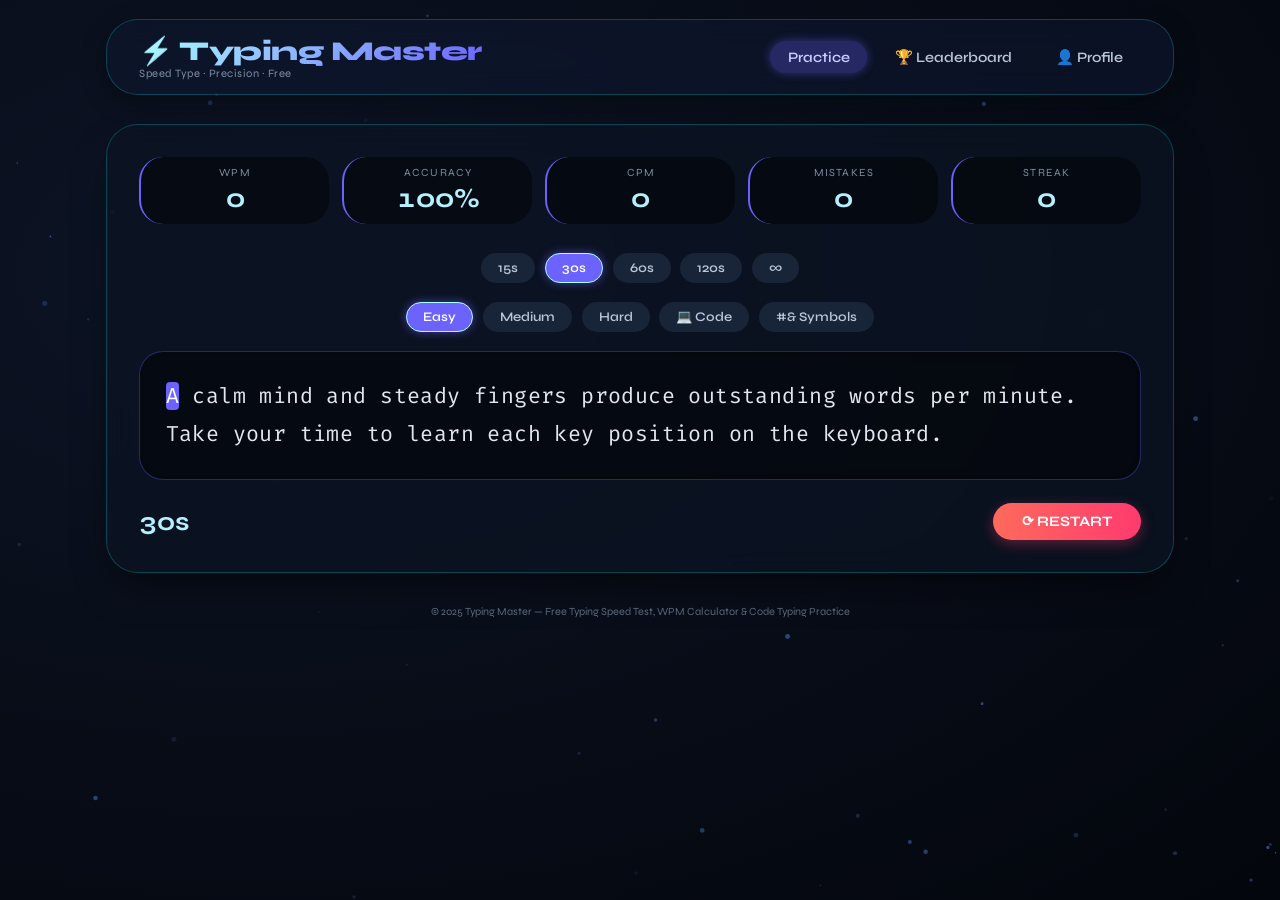
==== commit f8bc9f50: "Bug fixing" ====
--- a/index.html
+++ b/index.html
@@ -3,501 +3,76 @@
 <head>
   <meta charset="UTF-8">
   <meta name="viewport" content="width=device-width, initial-scale=1.0, user-scalable=yes">
-  
-  <!-- Primary SEO Meta Tags -->
-  <meta name="description" content="Typing Master — Speed Type: Free online typing test with live WPM, accuracy, CPM tracking. Multiple timer modes (15s, 30s, 60s, 120s, Infinite), difficulty levels, code typing, symbols mode, leaderboard, and user profile. Improve your typing speed today!">
+
+  <meta name="description" content="Typing Master — Speed Type: Free online typing test with live WPM, accuracy, CPM tracking. Multiple timer modes (15s, 30s, 60s, 120s, Infinite), difficulty levels, code typing, symbols mode, leaderboard, and user profile.">
   <meta name="keywords" content="typing test, typing speed, WPM, accuracy test, free typing test, code typing, typing practice, keyboard practice, monkeytype alternative, typing master, speed typing, CPM calculator">
   <meta name="author" content="Typing Master">
   <meta name="robots" content="index, follow">
-  <meta name="googlebot" content="index, follow">
-  <meta name="revisit-after" content="7 days">
-  <meta name="language" content="English">
-  <meta name="distribution" content="global">
-  <meta name="rating" content="General">
-  <meta name="copyright" content="Typing Master 2025">
-  
-  <!-- Canonical URL (Update with your live domain) -->
+  <meta name="theme-color" content="#0a0f1e">
+
   <link rel="canonical" href="https://www.typingmaster.com">
-  
-  <!-- Alternate language versions -->
-  <link rel="alternate" hreflang="en" href="https://www.typingmaster.com/en">
-  <link rel="alternate" hreflang="bn" href="https://www.typingmaster.com/bn">
-  
-  <!-- Open Graph / Facebook Meta Tags -->
-  <meta property="og:title" content="Typing Master — Speed Type | Free Typing Test & WPM Practice">
-  <meta property="og:description" content="Free online typing test with real-time WPM, accuracy, and CPM tracking. Features include multiple timer modes, difficulty levels, code typing, leaderboard, and user profiles.">
-  <meta property="og:type" content="website">
-  <meta property="og:url" content="https://www.typingmaster.com">
-  <meta property="og:image" content="https://www.typingmaster.com/og-image.png">
-  <meta property="og:image:alt" content="Typing Master - Typing Test Application Interface">
-  <meta property="og:locale" content="en_US">
-  <meta property="og:site_name" content="Typing Master - Speed Type">
-  
-  <!-- Twitter Card Meta Tags -->
-  <meta name="twitter:card" content="summary_large_image">
-  <meta name="twitter:title" content="Typing Master — Speed Type | Free Typing Test">
-  <meta name="twitter:description" content="Test your typing speed with live WPM, accuracy tracking, code mode, and leaderboards. Free and modern typing practice tool.">
-  <meta name="twitter:image" content="https://www.typingmaster.com/twitter-image.png">
-  <meta name="twitter:site" content="@typingmaster">
-  <meta name="twitter:creator" content="@typingmaster">
-  
-  <!-- Geo and Region Meta Tags -->
-  <meta name="geo.region" content="US">
-  <meta name="geo.placename" content="Global">
-  
-  <!-- Mobile & App Meta Tags -->
-  <meta name="apple-mobile-web-app-capable" content="yes">
-  <meta name="apple-mobile-web-app-status-bar-style" content="black-translucent">
-  <meta name="apple-mobile-web-app-title" content="Typing Master">
-  <meta name="application-name" content="Typing Master">
-  <meta name="theme-color" content="#0a0f1e">
-  <meta name="msapplication-TileColor" content="#0a0f1e">
-  
-  <!-- Resource Hints (Performance + SEO) -->
   <link rel="preconnect" href="https://fonts.googleapis.com">
   <link rel="preconnect" href="https://fonts.gstatic.com" crossorigin>
-  <link rel="dns-prefetch" href="https://fonts.googleapis.com">
-  
+  <link href="https://fonts.googleapis.com/css2?family=Fira+Code:wght@400;500;700&family=Syne:wght@400;600;700;800&display=swap" rel="stylesheet">
+  <link rel="stylesheet" href="style.css">
+
   <title>Typing Master — Speed Type | Free Typing Test & WPM Practice Online</title>
-  
-  <!-- Schema.org Structured Data - WebApplication -->
+
   <script type="application/ld+json">
   {
     "@context": "https://schema.org",
     "@type": "WebApplication",
     "name": "Typing Master — Speed Type",
-    "alternateName": "Typing Master Speed Type",
-    "description": "Free online typing test application with real-time WPM calculation, accuracy tracking, multiple timer modes, difficulty levels, code typing practice, symbols mode, leaderboard, and user profile system.",
+    "description": "Free online typing test with real-time WPM, accuracy, and CPM tracking.",
     "url": "https://www.typingmaster.com",
     "applicationCategory": "Game",
     "operatingSystem": "All Modern Browsers",
-    "offers": {
-      "@type": "Offer",
-      "price": "0",
-      "priceCurrency": "USD",
-      "availability": "https://schema.org/InStock"
-    },
-    "aggregateRating": {
-      "@type": "AggregateRating",
-      "ratingValue": "4.9",
-      "ratingCount": "1876",
-      "bestRating": "5",
-      "worstRating": "1"
-    },
-    "featureList": "Live WPM Calculator, Accuracy Tracking, CPM Counter, Mistake Counter, Streak Tracking, 15 Seconds Timer, 30 Seconds Timer, 60 Seconds Timer, 120 Seconds Timer, Infinite Mode, Easy Difficulty, Medium Difficulty, Hard Difficulty, Code Typing Mode, Symbols Mode, Leaderboard, User Profile, Statistics History, Auto Paragraph Generation, Character-by-Character Highlighting, Keyboard Sound Effects, Glowing Cursor Animation",
-    "inLanguage": "en",
-    "audience": {
-      "@type": "EducationalAudience",
-      "educationalRole": "Student"
-    },
-    "educationalUse": "Practice and Assessment",
-    "timeRequired": "PT30S to PT9999S",
-    "interactivityType": "mixed"
+    "offers": { "@type": "Offer", "price": "0", "priceCurrency": "USD" }
   }
   </script>
-  
-  <!-- BreadcrumbList Schema -->
-  <script type="application/ld+json">
-  {
-    "@context": "https://schema.org",
-    "@type": "BreadcrumbList",
-    "itemListElement": [{
-      "@type": "ListItem",
-      "position": 1,
-      "name": "Home",
-      "item": "https://www.typingmaster.com"
-    },{
-      "@type": "ListItem",
-      "position": 2,
-      "name": "Typing Test",
-      "item": "https://www.typingmaster.com/test"
-    },{
-      "@type": "ListItem",
-      "position": 3,
-      "name": "Leaderboard",
-      "item": "https://www.typingmaster.com/leaderboard"
-    }]
-  }
-  </script>
-  
-  <!-- FAQ Schema for common questions -->
-  <script type="application/ld+json">
-  {
-    "@context": "https://schema.org",
-    "@type": "FAQPage",
-    "mainEntity": [{
-      "@type": "Question",
-      "name": "How to measure typing speed?",
-      "acceptedAnswer": {
-        "@type": "Answer",
-        "text": "Select any timer mode in Typing Master, start typing, and see your live WPM, CPM, and accuracy in real-time. The test calculates your net speed based on correct keystrokes."
-      }
-    },{
-      "@type": "Question",
-      "name": "What is Code Typing Mode?",
-      "acceptedAnswer": {
-        "@type": "Answer",
-        "text": "Code Typing Mode lets you practice typing programming code including functions, loops, and syntax. It's perfect for developers who want to improve their coding speed and accuracy."
-      }
-    },{
-      "@type": "Question",
-      "name": "Where are my test results saved?",
-      "acceptedAnswer": {
-        "@type": "Answer",
-        "text": "Your WPM scores, accuracy, and test history are saved in your browser's LocalStorage. The leaderboard displays top scores from all your completed tests."
-      }
-    },{
-      "@type": "Question",
-      "name": "Is Typing Master completely free?",
-      "acceptedAnswer": {
-        "@type": "Answer",
-        "text": "Yes, Typing Master is 100% free. No registration required, no hidden costs. All features including timer modes, difficulty levels, code typing, and leaderboard are completely free."
-      }
-    }]
-  }
-  </script>
-  
-  <!-- Search Action Schema -->
-  <script type="application/ld+json">
-  {
-    "@context": "https://schema.org",
-    "@type": "SearchAction",
-    "target": "https://www.typingmaster.com/search?q={search_term_string}",
-    "query-input": "required name=search_term_string"
-  }
-  </script>
-  
-  <!-- Organization Schema -->
-  <script type="application/ld+json">
-  {
-    "@context": "https://schema.org",
-    "@type": "Organization",
-    "name": "Typing Master",
-    "url": "https://www.typingmaster.com",
-    "logo": "https://www.typingmaster.com/logo.png",
-    "sameAs": [
-      "https://www.facebook.com/typingmaster",
-      "https://twitter.com/typingmaster",
-      "https://www.instagram.com/typingmaster"
-    ],
-    "contactPoint": {
-      "@type": "ContactPoint",
-      "telephone": "+1-800-TYPING",
-      "contactType": "customer service",
-      "email": "support@typingmaster.com",
-      "availableLanguage": ["English"]
-    }
-  }
-  </script>
-  
-  <!-- SoftwareApplication Schema for better ranking -->
-  <script type="application/ld+json">
-  {
-    "@context": "https://schema.org",
-    "@type": "SoftwareApplication",
-    "name": "Typing Master",
-    "applicationCategory": "GameApplication",
-    "operatingSystem": "Web Browser",
-    "offers": {
-      "@type": "Offer",
-      "price": "0"
-    },
-    "aggregateRating": {
-      "@type": "AggregateRating",
-      "ratingValue": "4.8",
-      "ratingCount": "2543"
-    }
-  }
-  </script>
-
-  <style>
-    /* Modern CSS - Minimal Dark Theme with Glassmorphism */
-    * {
-      margin: 0;
-      padding: 0;
-      box-sizing: border-box;
-    }
-
-    body {
-      font-family: 'Inter', -apple-system, BlinkMacSystemFont, 'Segoe UI', 'Fira Code', monospace;
-      background: radial-gradient(circle at 20% 30%, #0a0f1e, #03060c);
-      min-height: 100vh;
-      color: #e3e6f0;
-      overflow-x: hidden;
-      position: relative;
-    }
-
-    #particles-canvas {
-      position: fixed;
-      top: 0;
-      left: 0;
-      width: 100%;
-      height: 100%;
-      pointer-events: none;
-      z-index: 0;
-    }
-
-    .app-container {
-      position: relative;
-      z-index: 2;
-      max-width: 1400px;
-      margin: 0 auto;
-      padding: 1.2rem;
-    }
-
-    .navbar {
-      backdrop-filter: blur(12px);
-      background: rgba(15, 25, 45, 0.5);
-      border-radius: 2rem;
-      padding: 0.8rem 2rem;
-      display: flex;
-      flex-wrap: wrap;
-      justify-content: space-between;
-      align-items: center;
-      margin-bottom: 2rem;
-      border: 1px solid rgba(0, 255, 255, 0.2);
-      box-shadow: 0 8px 20px rgba(0, 0, 0, 0.3);
-    }
-
-    .logo h1 {
-      font-size: 1.8rem;
-      background: linear-gradient(135deg, #aaffff, #6c63ff);
-      -webkit-background-clip: text;
-      background-clip: text;
-      color: transparent;
-      letter-spacing: -0.5px;
-    }
-
-    .logo p {
-      font-size: 0.7rem;
-      color: #7f8fa4;
-    }
-
-    .nav-links {
-      display: flex;
-      gap: 1rem;
-      flex-wrap: wrap;
-    }
-
-    .nav-btn {
-      background: transparent;
-      border: none;
-      color: #b9c7d9;
-      font-weight: 500;
-      padding: 0.5rem 1rem;
-      border-radius: 2rem;
-      cursor: pointer;
-      transition: all 0.2s ease;
-      backdrop-filter: blur(4px);
-    }
-
-    .nav-btn.active, .nav-btn:hover {
-      background: rgba(108, 99, 255, 0.3);
-      color: #ccf;
-      box-shadow: 0 0 8px rgba(108, 99, 255, 0.4);
-    }
-
-    .typing-card {
-      background: rgba(12, 20, 30, 0.65);
-      backdrop-filter: blur(16px);
-      border-radius: 2rem;
-      padding: 1.8rem;
-      margin: 1rem 0;
-      border: 1px solid rgba(0, 255, 255, 0.25);
-      transition: all 0.3s;
-      box-shadow: 0 20px 35px -12px black;
-    }
-
-    .stats-dashboard {
-      display: flex;
-      flex-wrap: wrap;
-      justify-content: space-between;
-      gap: 1rem;
-      margin-bottom: 2rem;
-    }
-
-    .stat {
-      background: rgba(0, 0, 0, 0.5);
-      padding: 0.6rem 1.2rem;
-      border-radius: 1.5rem;
-      text-align: center;
-      flex: 1;
-      min-width: 85px;
-      border-left: 2px solid #6c63ff;
-    }
-
-    .stat span:first-child {
-      font-size: 0.75rem;
-      text-transform: uppercase;
-      letter-spacing: 1px;
-      color: #8d9bb0;
-    }
-
-    .stat-value {
-      font-size: 1.8rem;
-      font-weight: 700;
-      color: #b5f0ff;
-    }
-
-    .mode-bar {
-      display: flex;
-      flex-wrap: wrap;
-      gap: 0.7rem;
-      margin-bottom: 1.5rem;
-      justify-content: center;
-    }
-
-    .mode-chip {
-      background: rgba(30, 40, 60, 0.7);
-      padding: 0.4rem 1rem;
-      border-radius: 2rem;
-      font-size: 0.85rem;
-      cursor: pointer;
-      transition: all 0.2s;
-      border: 1px solid transparent;
-    }
-
-    .mode-chip.active-mode {
-      background: #6c63ff;
-      color: white;
-      box-shadow: 0 0 8px #6c63ff;
-      border-color: #aaffff;
-    }
-
-    .text-display {
-      background: rgba(0, 0, 0, 0.5);
-      padding: 1.8rem;
-      border-radius: 1.5rem;
-      font-family: 'Fira Code', monospace;
-      font-size: 1.4rem;
-      line-height: 1.6;
-      letter-spacing: 0.5px;
-      word-break: break-word;
-      white-space: pre-wrap;
-      margin-bottom: 1.5rem;
-      border: 1px solid rgba(108, 99, 255, 0.4);
-      box-shadow: inset 0 0 10px rgba(0,0,0,0.3);
-    }
-
-    .char-correct {
-      color: #4cff9e;
-      text-shadow: 0 0 2px #00cc66;
-    }
-
-    .char-incorrect {
-      color: #ff5c7c;
-      background: rgba(255, 80, 120, 0.2);
-      border-radius: 2px;
-    }
-
-    .char-current {
-      background: #6c63ff;
-      color: white;
-      box-shadow: 0 0 8px #6c63ff;
-      border-radius: 4px;
-      animation: blinkGlow 1s infinite;
-    }
-
-    @keyframes blinkGlow {
-      0% { opacity: 1; text-shadow: 0 0 2px cyan;}
-      50% { opacity: 0.7; text-shadow: 0 0 8px cyan;}
-      100% { opacity: 1; text-shadow: 0 0 2px cyan;}
-    }
-
-    .hidden-input {
-      opacity: 0;
-      position: absolute;
-      pointer-events: none;
-      width: 1px;
-      height: 1px;
-    }
-
-    .restart-btn {
-      background: linear-gradient(90deg, #ff6a5c, #ff3a6f);
-      border: none;
-      padding: 0.7rem 1.8rem;
-      border-radius: 3rem;
-      font-weight: bold;
-      color: white;
-      cursor: pointer;
-      margin-top: 0.5rem;
-      transition: transform 0.1s;
-    }
-
-    .restart-btn:hover {
-      transform: scale(1.02);
-    }
-
-    .modal {
-      display: none;
-      position: fixed;
-      top: 0; left: 0;
-      width: 100%; height: 100%;
-      background: rgba(0,0,0,0.7);
-      backdrop-filter: blur(5px);
-      justify-content: center;
-      align-items: center;
-      z-index: 100;
-    }
-
-    .modal-content {
-      background: #111a28;
-      border-radius: 2rem;
-      padding: 2rem;
-      width: 90%;
-      max-width: 400px;
-      text-align: center;
-      border: 1px solid cyan;
-    }
-
-    @media (max-width: 700px) {
-      .text-display { font-size: 1rem; }
-      .stat-value { font-size: 1.2rem; }
-      .navbar { flex-direction: column; gap: 1rem; }
-    }
-
-    button {
-      background: #2a3a55;
-      border: none;
-      padding: 0.5rem 1rem;
-      border-radius: 2rem;
-      color: white;
-      cursor: pointer;
-    }
-
-    footer {
-      text-align: center;
-      font-size: 0.7rem;
-      margin-top: 2rem;
-      opacity: 0.6;
-    }
-  </style>
 </head>
 <body>
 <canvas id="particles-canvas" aria-hidden="true"></canvas>
+
 <div class="app-container">
   <header>
-    <div class="navbar">
+    <nav class="navbar">
       <div class="logo">
         <h1>⚡ Typing Master</h1>
-        <p>Speed Type · Precision · Free Typing Test</p>
+        <p>Speed Type · Precision · Free</p>
       </div>
       <div class="nav-links">
         <button class="nav-btn active" data-nav="practice" aria-label="Practice Mode">Practice</button>
         <button class="nav-btn" data-nav="leaderboard" aria-label="Leaderboard">🏆 Leaderboard</button>
         <button class="nav-btn" data-nav="profile" aria-label="User Profile">👤 Profile</button>
       </div>
-    </div>
+    </nav>
   </header>
 
-  <main id="mainPanel">
+  <!-- ===== PRACTICE PANEL ===== -->
+  <main id="practicePanel">
     <section class="typing-card" id="typingArea" aria-label="Typing Test Area">
       <div class="stats-dashboard" id="statsPanel">
-        <div class="stat"><span>WPM</span><div class="stat-value" id="wpmVal" aria-live="polite">0</div></div>
-        <div class="stat"><span>ACCURACY</span><div class="stat-value" id="accVal" aria-live="polite">100%</div></div>
-        <div class="stat"><span>CPM</span><div class="stat-value" id="cpmVal" aria-live="polite">0</div></div>
-        <div class="stat"><span>MISTAKES</span><div class="stat-value" id="mistakesVal" aria-live="polite">0</div></div>
-        <div class="stat"><span>STREAK</span><div class="stat-value" id="streakVal" aria-live="polite">0</div></div>
+        <div class="stat">
+          <span>WPM</span>
+          <div class="stat-value" id="wpmVal" aria-live="polite">0</div>
+        </div>
+        <div class="stat">
+          <span>ACCURACY</span>
+          <div class="stat-value" id="accVal" aria-live="polite">100%</div>
+        </div>
+        <div class="stat">
+          <span>CPM</span>
+          <div class="stat-value" id="cpmVal" aria-live="polite">0</div>
+        </div>
+        <div class="stat">
+          <span>MISTAKES</span>
+          <div class="stat-value" id="mistakesVal" aria-live="polite">0</div>
+        </div>
+        <div class="stat">
+          <span>STREAK</span>
+          <div class="stat-value" id="streakVal" aria-live="polite">0</div>
+        </div>
       </div>
 
       <div class="mode-bar" id="timerModes" aria-label="Timer Mode Selection">
@@ -507,6 +82,7 @@
         <div data-timer="120" class="mode-chip">120s</div>
         <div data-timer="0" class="mode-chip">∞</div>
       </div>
+
       <div class="mode-bar" id="difficultyModes" aria-label="Difficulty Level Selection">
         <div data-diff="easy" class="mode-chip active-mode">Easy</div>
         <div data-diff="medium" class="mode-chip">Medium</div>
@@ -515,336 +91,69 @@
         <div data-diff="symbols" class="mode-chip">#& Symbols</div>
       </div>
 
-      <div class="text-display" id="textDisplay" aria-label="Typing passage text"></div>
-      <div style="display: flex; justify-content: space-between; align-items:center;">
-        <div id="timerDisplay" style="font-size:1.6rem; font-weight:bold;" aria-live="polite">30s</div>
+      <div class="text-display" id="textDisplay" aria-label="Typing passage text" aria-readonly="true"></div>
+
+      <div class="bottom-bar">
+        <div id="timerDisplay" class="timer-display" aria-live="polite">30s</div>
         <button class="restart-btn" id="restartBtn" aria-label="Restart typing test">⟳ RESTART</button>
       </div>
-      <input type="text" id="hiddenTyper" class="hidden-input" autocomplete="off" aria-label="Hidden typing input field" />
+
+      <input type="text" id="hiddenTyper" class="hidden-input" autocomplete="off" autocorrect="off" autocapitalize="off" spellcheck="false" aria-label="Hidden typing input field" />
     </section>
   </main>
+
+  <!-- ===== LEADERBOARD PANEL ===== -->
+  <div id="leaderboardPanel" class="panel hidden">
+    <div class="typing-card">
+      <h2 class="panel-title">🏆 Leaderboard</h2>
+      <p class="panel-sub">Top 15 scores from your sessions</p>
+      <table class="lb-table" id="lbTable">
+        <thead>
+          <tr><th>#</th><th>Name</th><th>WPM</th><th>Date</th></tr>
+        </thead>
+        <tbody id="lbBody"></tbody>
+      </table>
+      <p id="lbEmpty" class="empty-msg">No scores yet. Complete a test to appear here!</p>
+    </div>
+  </div>
+
+  <!-- ===== PROFILE PANEL ===== -->
+  <div id="profilePanel" class="panel hidden">
+    <div class="typing-card profile-card">
+      <h2 class="panel-title">👤 Your Profile</h2>
+      <div class="profile-avatar" id="profileAvatar">T</div>
+      <div class="profile-name-wrap">
+        <input type="text" id="profileNameInput" class="profile-name-input" placeholder="Enter your name" maxlength="20" aria-label="Profile name" />
+        <button id="saveProfileBtn" class="save-btn">Save</button>
+      </div>
+      <div class="profile-stats">
+        <div class="p-stat"><span>Tests Done</span><strong id="pTests">0</strong></div>
+        <div class="p-stat"><span>Best WPM</span><strong id="pBestWPM">0</strong></div>
+        <div class="p-stat"><span>Total Chars</span><strong id="pChars">0</strong></div>
+      </div>
+    </div>
+  </div>
+
   <footer>
-    <p>© 2025 Typing Master — Free Typing Speed Test, WPM Calculator & Code Typing Practice | Improve your keyboard skills today</p>
+    <p>© 2025 Typing Master — Free Typing Speed Test, WPM Calculator & Code Typing Practice</p>
   </footer>
 </div>
 
-<div id="resultModal" class="modal" role="dialog" aria-modal="true" aria-label="Test Results Modal">
+<!-- Result Modal -->
+<div id="resultModal" class="modal" role="dialog" aria-modal="true" aria-label="Test Results">
   <div class="modal-content">
-    <h2>✨ Test Complete ✨</h2>
-    <p>WPM: <strong id="finalWpm">0</strong></p>
-    <p>Accuracy: <strong id="finalAcc">0%</strong></p>
-    <p>Mistakes: <strong id="finalMistakes">0</strong></p>
-    <button id="closeModalBtn" aria-label="Close results and continue">Continue</button>
+    <div class="modal-icon">✨</div>
+    <h2>Test Complete!</h2>
+    <div class="result-grid">
+      <div class="result-item"><span>WPM</span><strong id="finalWpm">0</strong></div>
+      <div class="result-item"><span>Accuracy</span><strong id="finalAcc">0%</strong></div>
+      <div class="result-item"><span>Mistakes</span><strong id="finalMistakes">0</strong></div>
+      <div class="result-item"><span>CPM</span><strong id="finalCpm">0</strong></div>
+    </div>
+    <button id="closeModalBtn" class="modal-close-btn">Try Again</button>
   </div>
 </div>
 
-<script>
-  // Full Typing Master Application Logic
-  (function(){
-    const textDisplayDiv = document.getElementById('textDisplay');
-    const hiddenInput = document.getElementById('hiddenTyper');
-    const wpmSpan = document.getElementById('wpmVal');
-    const accSpan = document.getElementById('accVal');
-    const cpmSpan = document.getElementById('cpmVal');
-    const mistakesSpan = document.getElementById('mistakesVal');
-    const streakSpan = document.getElementById('streakVal');
-    const timerDisplaySpan = document.getElementById('timerDisplay');
-    const restartBtn = document.getElementById('restartBtn');
-    const modal = document.getElementById('resultModal');
-    const finalWpmSpan = document.getElementById('finalWpm');
-    const finalAccSpan = document.getElementById('finalAcc');
-    const finalMistakesSpan = document.getElementById('finalMistakes');
-    const closeModalBtn = document.getElementById('closeModalBtn');
-
-    let currentText = '';
-    let originalTextArr = [];
-    let userInputArr = [];
-    let mistakesCount = 0;
-    let startTime = null;
-    let timerInterval = null;
-    let isActive = false;
-    let selectedTimer = 30;
-    let timeLeft = 30;
-    let difficulty = 'easy';
-    let currentStreak = 0;
-
-    const easyParagraphs = [
-      "The quick brown fox jumps over the lazy dog near the riverbank. Typing is fun and fast. Practice daily to see improvement in your speed and accuracy.",
-      "Practice makes perfect and consistency builds muscle memory for speed typing. Focus on accuracy first, then speed will follow naturally.",
-      "A calm mind and steady fingers produce outstanding words per minute. Take your time to learn each key position on the keyboard."
-    ];
-    const mediumParagraphs = [
-      "Developers write elegant code that powers modern applications across the world. Typing skills accelerate workflow and productivity significantly in any profession.",
-      "Mastering touch typing requires dedication and regular practice sessions. Use all ten fingers wisely to maximize your speed potential and reduce fatigue."
-    ];
-    const hardParagraphs = [
-      "Sphinx of black quartz judge my vow: complex syntax challenges even experienced typists. Accuracy matters more than raw speed in professional environments where precision is critical.",
-      "The five boxing wizards jump quickly. Cryptic and unpredictable passages improve reflexes and adaptability under pressure. Typing is an essential skill in the digital age."
-    ];
-    const codeParagraphs = [
-      "function bubbleSort(arr) { let len = arr.length; for (let i = 0; i < len; i++) { for (let j = 0; j < len - i - 1; j++) { if (arr[j] > arr[j+1]) { [arr[j], arr[j+1]] = [arr[j+1], arr[j]]; } } } return arr; }",
-      "const asyncHandler = (fn) => (req, res, next) => Promise.resolve(fn(req, res, next)).catch(next); export default asyncHandler;"
-    ];
-    const symbolsParagraphs = [
-      "!@#$%^&*()_+{}:<>?~`-=[]\\;',./ | Typing symbols & numbers 1234567890 increases dexterity for programming and data entry professionals.",
-      "#include <stdio.h> int main() { printf(\"Hello World! @#$%%^&*\"); return 0; } /* Complex symbols challenge for advanced typists */"
-    ];
-
-    let leaderboard = JSON.parse(localStorage.getItem('typingLeaderboard')) || [];
-    let userProfile = JSON.parse(localStorage.getItem('typingProfile')) || { name: "Typer", totalTests: 0, bestWPM: 0, totalChars: 0 };
-
-    function getRandomParagraph() {
-      let pool = easyParagraphs;
-      if(difficulty === 'easy') pool = easyParagraphs;
-      else if(difficulty === 'medium') pool = mediumParagraphs;
-      else if(difficulty === 'hard') pool = hardParagraphs;
-      else if(difficulty === 'code') pool = codeParagraphs;
-      else if(difficulty === 'symbols') pool = symbolsParagraphs;
-      let para = pool[Math.floor(Math.random() * pool.length)];
-      if(difficulty === 'hard') para = para + " Extra challenging content for advanced typists seeking intense practice.";
-      return para;
-    }
-
-    function renderHighlightedText() {
-      let html = '';
-      for(let i = 0; i < originalTextArr.length; i++) {
-        let char = originalTextArr[i];
-        let status = 'pending';
-        if(i < userInputArr.length) {
-          if(userInputArr[i] === char) status = 'correct';
-          else status = 'incorrect';
-        } else if(i === userInputArr.length) {
-          status = 'current';
-        }
-        let spanClass = '';
-        if(status === 'correct') spanClass = 'char-correct';
-        else if(status === 'incorrect') spanClass = 'char-incorrect';
-        else if(status === 'current') spanClass = 'char-current';
-        let escaped = char === '&' ? '&amp;' : (char === '<' ? '&lt;' : (char === '>' ? '&gt;' : char));
-        html += `<span class="${spanClass}">${escaped}</span>`;
-      }
-      textDisplayDiv.innerHTML = html;
-    }
-
-    function updateStatsLive() {
-      if(!isActive && startTime === null) {
-        wpmSpan.innerText = '0';
-        cpmSpan.innerText = '0';
-        accSpan.innerText = '100%';
-        return;
-      }
-      const now = Date.now();
-      const elapsedMin = (now - startTime) / 60000;
-      let correctChars = 0;
-      for(let i = 0; i < userInputArr.length && i < originalTextArr.length; i++) {
-        if(userInputArr[i] === originalTextArr[i]) correctChars++;
-      }
-      let totalTyped = userInputArr.length;
-      let accuracy = totalTyped === 0 ? 100 : (correctChars / totalTyped) * 100;
-      let cpm = totalTyped / Math.max(0.01, elapsedMin);
-      let wpm = (correctChars / 5) / Math.max(0.01, elapsedMin);
-      wpm = Math.max(0, Math.floor(wpm));
-      cpm = Math.floor(cpm);
-      accSpan.innerText = Math.floor(accuracy) + '%';
-      wpmSpan.innerText = wpm;
-      cpmSpan.innerText = cpm;
-      mistakesSpan.innerText = mistakesCount;
-    }
-
-    function resetTest() {
-      if(timerInterval) clearInterval(timerInterval);
-      isActive = false;
-      mistakesCount = 0;
-      currentStreak = 0;
-      streakSpan.innerText = '0';
-      mistakesSpan.innerText = '0';
-      userInputArr = [];
-      const newPara = getRandomParagraph();
-      currentText = newPara;
-      originalTextArr = currentText.split('');
-      renderHighlightedText();
-      startTime = null;
-      if(selectedTimer === 0) {
-        timeLeft = 99999;
-        timerDisplaySpan.innerText = '∞';
-      } else {
-        timeLeft = selectedTimer;
-        timerDisplaySpan.innerText = `${timeLeft}s`;
-      }
-      updateStatsLive();
-      timerInterval = null;
-      hiddenInput.value = '';
-      hiddenInput.focus();
-    }
-
-    function finishTest() {
-      if(!isActive) return;
-      isActive = false;
-      if(timerInterval) clearInterval(timerInterval);
-      timerInterval = null;
-      const correctCount = userInputArr.filter((ch, i) => i < originalTextArr.length && ch === originalTextArr[i]).length;
-      const total = userInputArr.length;
-      let accuracy = total === 0 ? 100 : (correctCount / total) * 100;
-      let elapsed = (Date.now() - startTime) / 60000;
-      let rawWPM = (correctCount / 5) / Math.max(0.01, elapsed);
-      let finalWPM = Math.floor(rawWPM);
-      
-      userProfile.totalTests++;
-      if(finalWPM > userProfile.bestWPM) userProfile.bestWPM = finalWPM;
-      userProfile.totalChars += userInputArr.length;
-      localStorage.setItem('typingProfile', JSON.stringify(userProfile));
-      
-      leaderboard.push({ name: userProfile.name, wpm: finalWPM, date: new Date().toISOString() });
-      leaderboard.sort((a, b) => b.wpm - a.wpm);
-      if(leaderboard.length > 15) leaderboard = leaderboard.slice(0, 15);
-      localStorage.setItem('typingLeaderboard', JSON.stringify(leaderboard));
-      
-      finalWpmSpan.innerText = finalWPM;
-      finalAccSpan.innerText = Math.floor(accuracy) + '%';
-      finalMistakesSpan.innerText = mistakesCount;
-      modal.style.display = 'flex';
-    }
-
-    function handleTyping(e) {
-      const inputVal = e.target.value;
-      if(!isActive && inputVal.length > 0 && startTime === null && (selectedTimer === 0 || timeLeft > 0)) {
-        startTime = Date.now();
-        isActive = true;
-        if(selectedTimer !== 0) {
-          timerInterval = setInterval(() => {
-            if(!isActive) return;
-            if(timeLeft <= 1) {
-              clearInterval(timerInterval);
-              if(isActive) finishTest();
-              timeLeft = 0;
-              timerDisplaySpan.innerText = "0s";
-            } else {
-              timeLeft--;
-              timerDisplaySpan.innerText = `${timeLeft}s`;
-              if(timeLeft === 0) finishTest();
-            }
-          }, 1000);
-        }
-      }
-      if(!isActive && selectedTimer !== 0 && timeLeft <= 0) return;
-      
-      userInputArr = inputVal.split('');
-      let newMistakes = 0;
-      let newStreak = 0;
-      let curStreak = 0;
-      for(let i = 0; i < userInputArr.length && i < originalTextArr.length; i++) {
-        if(userInputArr[i] !== originalTextArr[i]) {
-          newMistakes++;
-          curStreak = 0;
-        } else {
-          curStreak++;
-          if(curStreak > newStreak) newStreak = curStreak;
-        }
-      }
-      mistakesCount = newMistakes;
-      currentStreak = newStreak;
-      streakSpan.innerText = currentStreak;
-      mistakesSpan.innerText = mistakesCount;
-      renderHighlightedText();
-      updateStatsLive();
-      
-      if(userInputArr.length >= originalTextArr.length && isActive) {
-        finishTest();
-      }
-      hiddenInput.value = userInputArr.join('');
-    }
-
-    restartBtn.addEventListener('click', () => {
-      if(timerInterval) clearInterval(timerInterval);
-      resetTest();
-      hiddenInput.focus();
-    });
-
-    closeModalBtn.addEventListener('click', () => {
-      modal.style.display = 'none';
-      resetTest();
-    });
-
-    document.querySelectorAll('[data-timer]').forEach(el => {
-      el.addEventListener('click', () => {
-        document.querySelectorAll('[data-timer]').forEach(btn => btn.classList.remove('active-mode'));
-        el.classList.add('active-mode');
-        let val = parseInt(el.getAttribute('data-timer'));
-        selectedTimer = isNaN(val) ? 0 : val;
-        resetTest();
-      });
-    });
-
-    document.querySelectorAll('[data-diff]').forEach(el => {
-      el.addEventListener('click', () => {
-        document.querySelectorAll('[data-diff]').forEach(btn => btn.classList.remove('active-mode'));
-        el.classList.add('active-mode');
-        difficulty = el.getAttribute('data-diff');
-        resetTest();
-      });
-    });
-
-    const leaderboardBtn = document.querySelector('[data-nav="leaderboard"]');
-    const profileBtn = document.querySelector('[data-nav="profile"]');
-    
-    leaderboardBtn.addEventListener('click', () => {
-      let lbText = "🏆 Top 15 Leaderboard:\n\n";
-      leaderboard.slice(0, 10).forEach((entry, idx) => {
-        lbText += `${idx+1}. ${entry.name} - ${entry.wpm} WPM (${new Date(entry.date).toLocaleDateString()})\n`;
-      });
-      alert(lbText || "No scores yet. Complete a test to appear on the leaderboard!");
-    });
-    
-    profileBtn.addEventListener('click', () => {
-      let newName = prompt("Enter your name for profile:", userProfile.name);
-      if(newName && newName.trim()) {
-        userProfile.name = newName.trim();
-        localStorage.setItem('typingProfile', JSON.stringify(userProfile));
-      }
-      alert(`👤 Profile: ${userProfile.name}\n📊 Tests completed: ${userProfile.totalTests}\n⚡ Best WPM: ${userProfile.bestWPM}\n⌨️ Total chars typed: ${userProfile.totalChars}`);
-    });
-
-    // Particles Animation
-    function initParticles() {
-      const canvas = document.getElementById('particles-canvas');
-      const ctx = canvas.getContext('2d');
-      let w = window.innerWidth, h = window.innerHeight;
-      let particles = [];
-      for(let i = 0; i < 70; i++) {
-        particles.push({ x: Math.random() * w, y: Math.random() * h, radius: Math.random() * 2 + 1, alpha: Math.random() * 0.5, dx: (Math.random() - 0.5) * 0.3, dy: (Math.random() - 0.5) * 0.2 });
-      }
-      function animate() {
-        if(!ctx) return;
-        ctx.clearRect(0, 0, w, h);
-        for(let p of particles) {
-          ctx.beginPath();
-          ctx.arc(p.x, p.y, p.radius, 0, Math.PI * 2);
-          ctx.fillStyle = `rgba(100, 150, 255, ${p.alpha})`;
-          ctx.fill();
-          p.x += p.dx;
-          p.y += p.dy;
-          if(p.x < 0) p.x = w;
-          if(p.x > w) p.x = 0;
-          if(p.y < 0) p.y = h;
-          if(p.y > h) p.y = 0;
-        }
-        requestAnimationFrame(animate);
-      }
-      window.addEventListener('resize', () => {
-        w = window.innerWidth;
-        h = window.innerHeight;
-        canvas.width = w;
-        canvas.height = h;
-      });
-      canvas.width = w;
-      canvas.height = h;
-      animate();
-    }
-    initParticles();
-    resetTest();
-    hiddenInput.focus();
-    document.body.addEventListener('click', () => hiddenInput.focus());
-  })();
-</script>
+<script src="script.js"></script>
 </body>
 </html>
--- a/style.css
+++ b/style.css
@@ -0,0 +1,538 @@
+/* =============================================
+   Typing Master — style.css
+   Dark Glassmorphism Theme
+   ============================================= */
+
+*, *::before, *::after {
+  margin: 0;
+  padding: 0;
+  box-sizing: border-box;
+}
+
+:root {
+  --bg-deep:       #03060c;
+  --bg-card:       rgba(12, 20, 35, 0.72);
+  --border-glow:   rgba(0, 255, 255, 0.22);
+  --accent:        #6c63ff;
+  --accent-light:  #aaffff;
+  --text-main:     #e3e6f0;
+  --text-muted:    #7f8fa4;
+  --text-dim:      #b9c7d9;
+  --correct:       #4cff9e;
+  --incorrect:     #ff5c7c;
+  --timer-color:   #b5f0ff;
+  --font-ui:       'Syne', sans-serif;
+  --font-mono:     'Fira Code', monospace;
+}
+
+/* ── Base ────────────────────────────────── */
+body {
+  font-family: var(--font-ui);
+  background: radial-gradient(ellipse at 20% 30%, #0d1425, var(--bg-deep));
+  min-height: 100vh;
+  color: var(--text-main);
+  overflow-x: hidden;
+}
+
+#particles-canvas {
+  position: fixed;
+  inset: 0;
+  pointer-events: none;
+  z-index: 0;
+}
+
+.app-container {
+  position: relative;
+  z-index: 2;
+  max-width: 1100px;
+  margin: 0 auto;
+  padding: 1.2rem 1rem;
+}
+
+/* ── Navbar ──────────────────────────────── */
+.navbar {
+  backdrop-filter: blur(14px);
+  background: rgba(15, 25, 50, 0.55);
+  border-radius: 2rem;
+  padding: 0.9rem 2rem;
+  display: flex;
+  flex-wrap: wrap;
+  justify-content: space-between;
+  align-items: center;
+  margin-bottom: 1.8rem;
+  border: 1px solid var(--border-glow);
+  box-shadow: 0 8px 24px rgba(0,0,0,0.35);
+}
+
+.logo h1 {
+  font-size: 1.7rem;
+  font-weight: 800;
+  background: linear-gradient(135deg, var(--accent-light), var(--accent));
+  -webkit-background-clip: text;
+  background-clip: text;
+  color: transparent;
+  letter-spacing: -0.5px;
+}
+
+.logo p {
+  font-size: 0.7rem;
+  color: var(--text-muted);
+  letter-spacing: 0.5px;
+}
+
+.nav-links {
+  display: flex;
+  gap: 0.6rem;
+  flex-wrap: wrap;
+}
+
+.nav-btn {
+  background: transparent;
+  border: none;
+  color: var(--text-dim);
+  font-family: var(--font-ui);
+  font-weight: 600;
+  font-size: 0.9rem;
+  padding: 0.45rem 1.1rem;
+  border-radius: 2rem;
+  cursor: pointer;
+  transition: background 0.2s, color 0.2s, box-shadow 0.2s;
+}
+
+.nav-btn.active,
+.nav-btn:hover {
+  background: rgba(108, 99, 255, 0.28);
+  color: #ccf;
+  box-shadow: 0 0 10px rgba(108, 99, 255, 0.4);
+}
+
+/* ── Card ────────────────────────────────── */
+.typing-card {
+  background: var(--bg-card);
+  backdrop-filter: blur(16px);
+  border-radius: 2rem;
+  padding: 2rem;
+  margin: 0.8rem 0;
+  border: 1px solid var(--border-glow);
+  box-shadow: 0 20px 40px -12px rgba(0,0,0,0.6);
+  transition: border-color 0.3s;
+}
+
+/* ── Stats ───────────────────────────────── */
+.stats-dashboard {
+  display: flex;
+  flex-wrap: wrap;
+  gap: 0.8rem;
+  margin-bottom: 1.8rem;
+}
+
+.stat {
+  background: rgba(0, 0, 0, 0.45);
+  padding: 0.6rem 1.1rem;
+  border-radius: 1.5rem;
+  text-align: center;
+  flex: 1;
+  min-width: 80px;
+  border-left: 2px solid var(--accent);
+}
+
+.stat span {
+  display: block;
+  font-size: 0.68rem;
+  text-transform: uppercase;
+  letter-spacing: 1.2px;
+  color: var(--text-muted);
+  margin-bottom: 0.15rem;
+}
+
+.stat-value {
+  font-size: 1.7rem;
+  font-weight: 700;
+  color: var(--timer-color);
+  line-height: 1.2;
+  font-variant-numeric: tabular-nums;
+  transition: color 0.2s;
+}
+
+/* ── Mode Chips ──────────────────────────── */
+.mode-bar {
+  display: flex;
+  flex-wrap: wrap;
+  gap: 0.6rem;
+  margin-bottom: 1.2rem;
+  justify-content: center;
+}
+
+.mode-chip {
+  background: rgba(30, 42, 65, 0.75);
+  padding: 0.38rem 1rem;
+  border-radius: 2rem;
+  font-size: 0.82rem;
+  font-family: var(--font-ui);
+  font-weight: 600;
+  cursor: pointer;
+  border: 1px solid transparent;
+  color: var(--text-dim);
+  transition: background 0.2s, color 0.2s, box-shadow 0.2s, border-color 0.2s;
+  user-select: none;
+}
+
+.mode-chip:hover {
+  background: rgba(108, 99, 255, 0.2);
+  color: #ddf;
+}
+
+.mode-chip.active-mode {
+  background: var(--accent);
+  color: #fff;
+  box-shadow: 0 0 10px rgba(108, 99, 255, 0.55);
+  border-color: var(--accent-light);
+}
+
+/* ── Text Display ────────────────────────── */
+.text-display {
+  background: rgba(0, 0, 0, 0.45);
+  padding: 1.6rem;
+  border-radius: 1.5rem;
+  font-family: var(--font-mono);
+  font-size: 1.35rem;
+  line-height: 1.75;
+  letter-spacing: 0.4px;
+  word-break: break-word;
+  white-space: pre-wrap;
+  margin-bottom: 1.4rem;
+  border: 1px solid rgba(108, 99, 255, 0.35);
+  box-shadow: inset 0 0 14px rgba(0,0,0,0.35);
+  min-height: 120px;
+  cursor: text;
+  user-select: none;
+}
+
+/* Character States */
+.char-correct {
+  color: var(--correct);
+  text-shadow: 0 0 3px rgba(76, 255, 158, 0.4);
+}
+
+.char-incorrect {
+  color: var(--incorrect);
+  background: rgba(255, 80, 120, 0.18);
+  border-radius: 3px;
+}
+
+.char-current {
+  background: var(--accent);
+  color: #fff;
+  border-radius: 4px;
+  animation: blinkCursor 0.9s ease-in-out infinite;
+}
+
+@keyframes blinkCursor {
+  0%, 100% { opacity: 1; box-shadow: 0 0 4px cyan; }
+  50%       { opacity: 0.65; box-shadow: 0 0 10px cyan; }
+}
+
+/* ── Bottom Bar ──────────────────────────── */
+.bottom-bar {
+  display: flex;
+  justify-content: space-between;
+  align-items: center;
+  gap: 1rem;
+}
+
+.timer-display {
+  font-size: 1.6rem;
+  font-weight: 700;
+  color: var(--timer-color);
+  font-variant-numeric: tabular-nums;
+  min-width: 60px;
+}
+
+.timer-display.warning {
+  color: #ffaa33;
+  animation: pulse 0.5s ease-in-out infinite;
+}
+
+@keyframes pulse {
+  0%, 100% { opacity: 1; }
+  50%       { opacity: 0.5; }
+}
+
+.restart-btn {
+  background: linear-gradient(90deg, #ff6a5c, #ff3a6f);
+  border: none;
+  padding: 0.65rem 1.8rem;
+  border-radius: 3rem;
+  font-family: var(--font-ui);
+  font-weight: 700;
+  font-size: 0.9rem;
+  color: #fff;
+  cursor: pointer;
+  transition: transform 0.12s, box-shadow 0.12s;
+  box-shadow: 0 4px 14px rgba(255, 60, 111, 0.35);
+}
+
+.restart-btn:hover { transform: scale(1.04); box-shadow: 0 6px 18px rgba(255, 60, 111, 0.5); }
+.restart-btn:active { transform: scale(0.97); }
+
+/* ── Hidden Input ────────────────────────── */
+.hidden-input {
+  opacity: 0;
+  position: fixed;
+  top: -9999px;
+  left: -9999px;
+  width: 1px;
+  height: 1px;
+  pointer-events: none;
+}
+
+/* ── Panels (Leaderboard / Profile) ──────── */
+.panel { margin: 0.8rem 0; }
+.hidden { display: none !important; }
+
+.panel-title {
+  font-size: 1.6rem;
+  font-weight: 800;
+  margin-bottom: 0.3rem;
+  background: linear-gradient(135deg, var(--accent-light), var(--accent));
+  -webkit-background-clip: text;
+  background-clip: text;
+  color: transparent;
+}
+
+.panel-sub {
+  font-size: 0.8rem;
+  color: var(--text-muted);
+  margin-bottom: 1.4rem;
+}
+
+/* Leaderboard Table */
+.lb-table {
+  width: 100%;
+  border-collapse: collapse;
+  font-size: 0.92rem;
+}
+
+.lb-table th {
+  text-transform: uppercase;
+  font-size: 0.72rem;
+  letter-spacing: 1.2px;
+  color: var(--text-muted);
+  padding: 0.5rem 0.8rem;
+  text-align: left;
+  border-bottom: 1px solid rgba(255,255,255,0.08);
+}
+
+.lb-table td {
+  padding: 0.65rem 0.8rem;
+  border-bottom: 1px solid rgba(255,255,255,0.04);
+  color: var(--text-dim);
+}
+
+.lb-table tbody tr:first-child td { color: #ffd700; font-weight: 700; }
+.lb-table tbody tr:nth-child(2) td { color: #c0c0c0; font-weight: 600; }
+.lb-table tbody tr:nth-child(3) td { color: #cd7f32; }
+.lb-table tbody tr:hover td { background: rgba(108,99,255,0.08); }
+
+.empty-msg {
+  text-align: center;
+  color: var(--text-muted);
+  padding: 2rem 0;
+  font-size: 0.9rem;
+}
+
+/* Profile Card */
+.profile-card { text-align: center; }
+
+.profile-avatar {
+  width: 80px;
+  height: 80px;
+  border-radius: 50%;
+  background: linear-gradient(135deg, var(--accent), var(--accent-light));
+  display: flex;
+  align-items: center;
+  justify-content: center;
+  font-size: 2rem;
+  font-weight: 800;
+  color: #fff;
+  margin: 1.2rem auto;
+  box-shadow: 0 0 20px rgba(108,99,255,0.5);
+}
+
+.profile-name-wrap {
+  display: flex;
+  gap: 0.6rem;
+  justify-content: center;
+  align-items: center;
+  margin-bottom: 1.8rem;
+}
+
+.profile-name-input {
+  background: rgba(0,0,0,0.4);
+  border: 1px solid var(--border-glow);
+  border-radius: 2rem;
+  padding: 0.5rem 1.2rem;
+  color: var(--text-main);
+  font-family: var(--font-ui);
+  font-size: 0.95rem;
+  outline: none;
+  width: 200px;
+  transition: border-color 0.2s;
+}
+
+.profile-name-input:focus { border-color: var(--accent); }
+
+.save-btn {
+  background: var(--accent);
+  border: none;
+  padding: 0.5rem 1.2rem;
+  border-radius: 2rem;
+  color: #fff;
+  font-family: var(--font-ui);
+  font-weight: 700;
+  cursor: pointer;
+  transition: opacity 0.2s;
+}
+
+.save-btn:hover { opacity: 0.85; }
+
+.profile-stats {
+  display: flex;
+  gap: 1.2rem;
+  justify-content: center;
+  flex-wrap: wrap;
+}
+
+.p-stat {
+  background: rgba(0,0,0,0.35);
+  border-radius: 1.2rem;
+  padding: 0.8rem 1.4rem;
+  text-align: center;
+  border-left: 2px solid var(--accent);
+  min-width: 110px;
+}
+
+.p-stat span {
+  display: block;
+  font-size: 0.7rem;
+  text-transform: uppercase;
+  letter-spacing: 1px;
+  color: var(--text-muted);
+  margin-bottom: 0.3rem;
+}
+
+.p-stat strong {
+  font-size: 1.5rem;
+  color: var(--timer-color);
+}
+
+/* ── Modal ───────────────────────────────── */
+.modal {
+  display: none;
+  position: fixed;
+  inset: 0;
+  background: rgba(0,0,0,0.72);
+  backdrop-filter: blur(6px);
+  justify-content: center;
+  align-items: center;
+  z-index: 200;
+}
+
+.modal.show { display: flex; }
+
+.modal-content {
+  background: #0f1a2e;
+  border-radius: 2rem;
+  padding: 2.4rem 2rem;
+  width: 90%;
+  max-width: 420px;
+  text-align: center;
+  border: 1px solid rgba(0, 255, 255, 0.4);
+  box-shadow: 0 0 40px rgba(108, 99, 255, 0.3);
+  animation: modalIn 0.3s ease-out;
+}
+
+@keyframes modalIn {
+  from { transform: translateY(30px) scale(0.95); opacity: 0; }
+  to   { transform: translateY(0)    scale(1);    opacity: 1; }
+}
+
+.modal-icon {
+  font-size: 2.5rem;
+  margin-bottom: 0.5rem;
+}
+
+.modal-content h2 {
+  font-size: 1.5rem;
+  font-weight: 800;
+  margin-bottom: 1.4rem;
+  background: linear-gradient(135deg, var(--accent-light), var(--accent));
+  -webkit-background-clip: text;
+  background-clip: text;
+  color: transparent;
+}
+
+.result-grid {
+  display: grid;
+  grid-template-columns: 1fr 1fr;
+  gap: 0.8rem;
+  margin-bottom: 1.6rem;
+}
+
+.result-item {
+  background: rgba(0,0,0,0.3);
+  border-radius: 1rem;
+  padding: 0.7rem;
+  border-left: 2px solid var(--accent);
+}
+
+.result-item span {
+  display: block;
+  font-size: 0.68rem;
+  text-transform: uppercase;
+  letter-spacing: 1px;
+  color: var(--text-muted);
+  margin-bottom: 0.2rem;
+}
+
+.result-item strong {
+  font-size: 1.5rem;
+  font-weight: 700;
+  color: var(--timer-color);
+}
+
+.modal-close-btn {
+  background: linear-gradient(90deg, var(--accent), #9c5cff);
+  border: none;
+  padding: 0.7rem 2rem;
+  border-radius: 3rem;
+  font-family: var(--font-ui);
+  font-weight: 700;
+  font-size: 0.95rem;
+  color: #fff;
+  cursor: pointer;
+  box-shadow: 0 4px 14px rgba(108, 99, 255, 0.4);
+  transition: transform 0.12s;
+}
+
+.modal-close-btn:hover { transform: scale(1.04); }
+
+/* ── Footer ──────────────────────────────── */
+footer {
+  text-align: center;
+  font-size: 0.68rem;
+  margin-top: 2rem;
+  color: var(--text-muted);
+  opacity: 0.7;
+}
+
+/* ── Responsive ──────────────────────────── */
+@media (max-width: 700px) {
+  .typing-card { padding: 1.3rem; }
+  .text-display { font-size: 1rem; padding: 1.1rem; }
+  .stat-value { font-size: 1.3rem; }
+  .navbar { flex-direction: column; gap: 0.8rem; padding: 1rem 1.2rem; }
+  .logo h1 { font-size: 1.4rem; }
+  .timer-display { font-size: 1.3rem; }
+  .profile-name-input { width: 150px; }
+}
